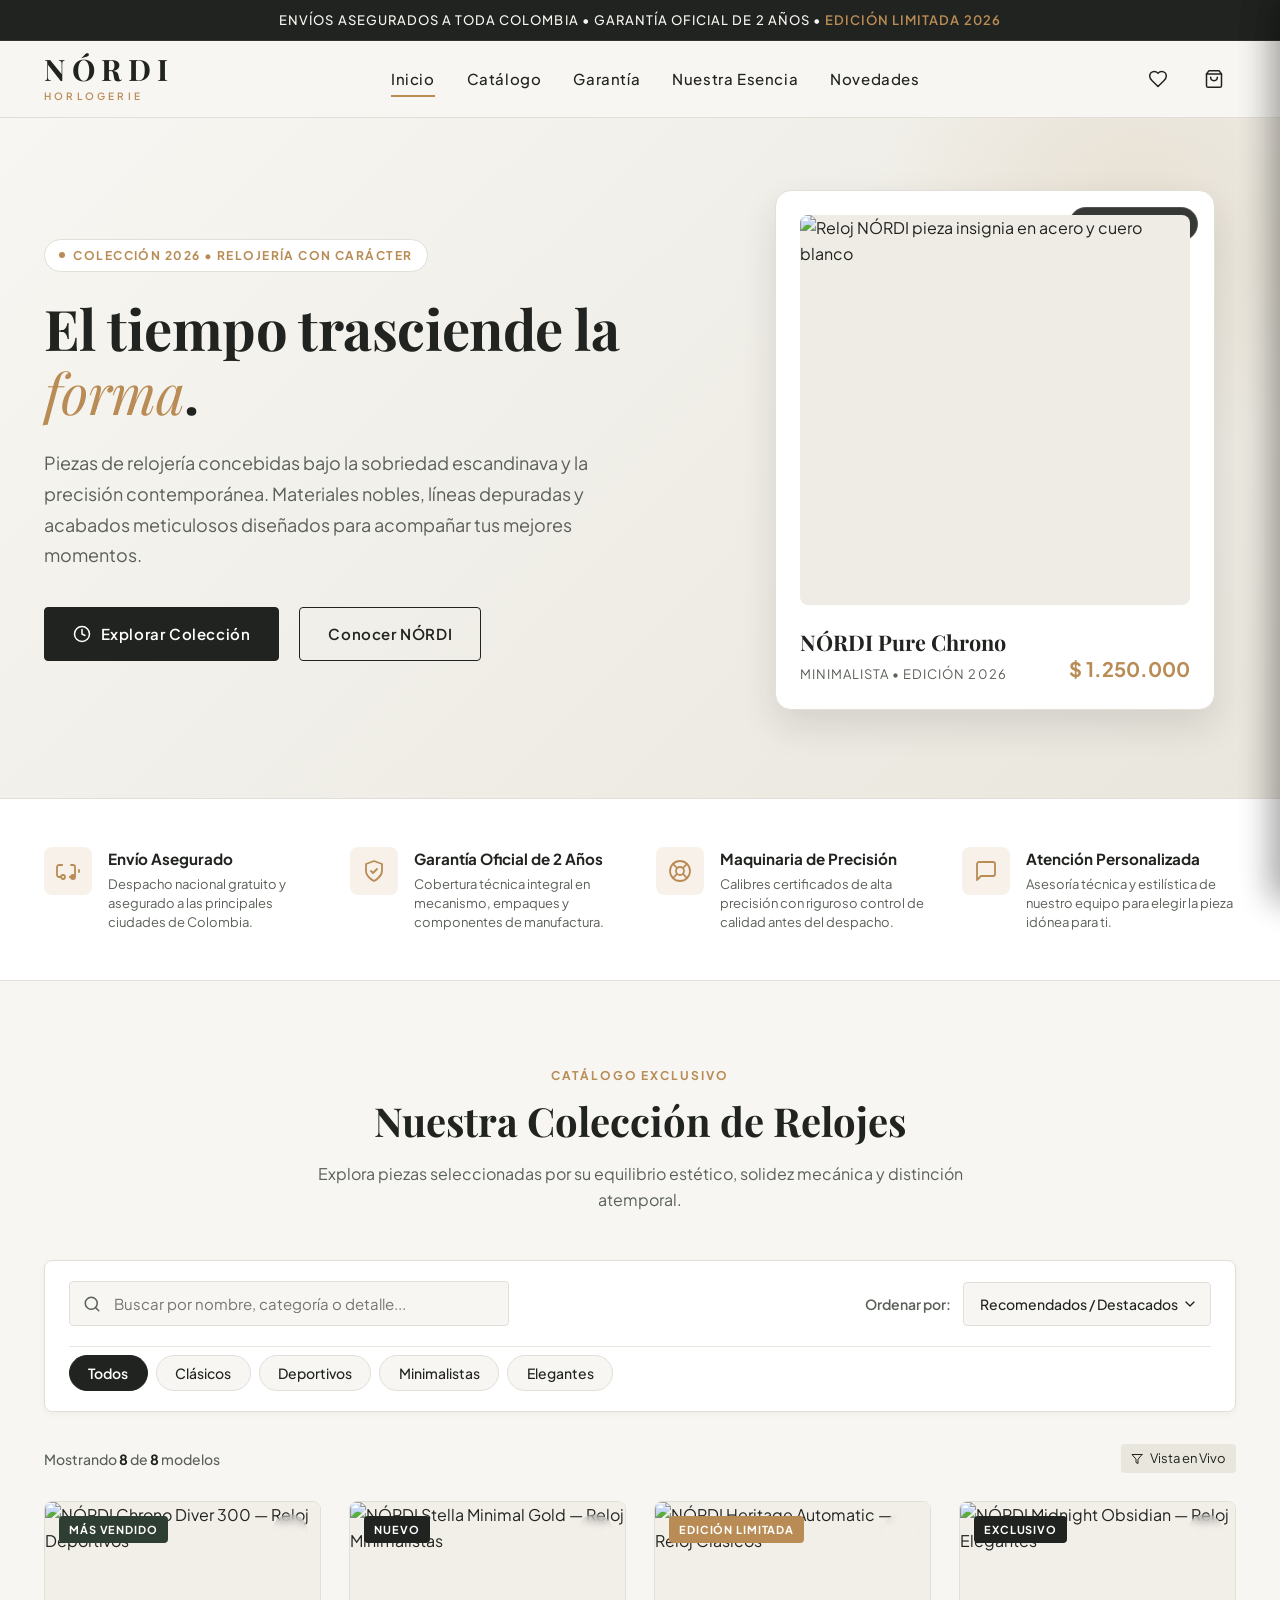
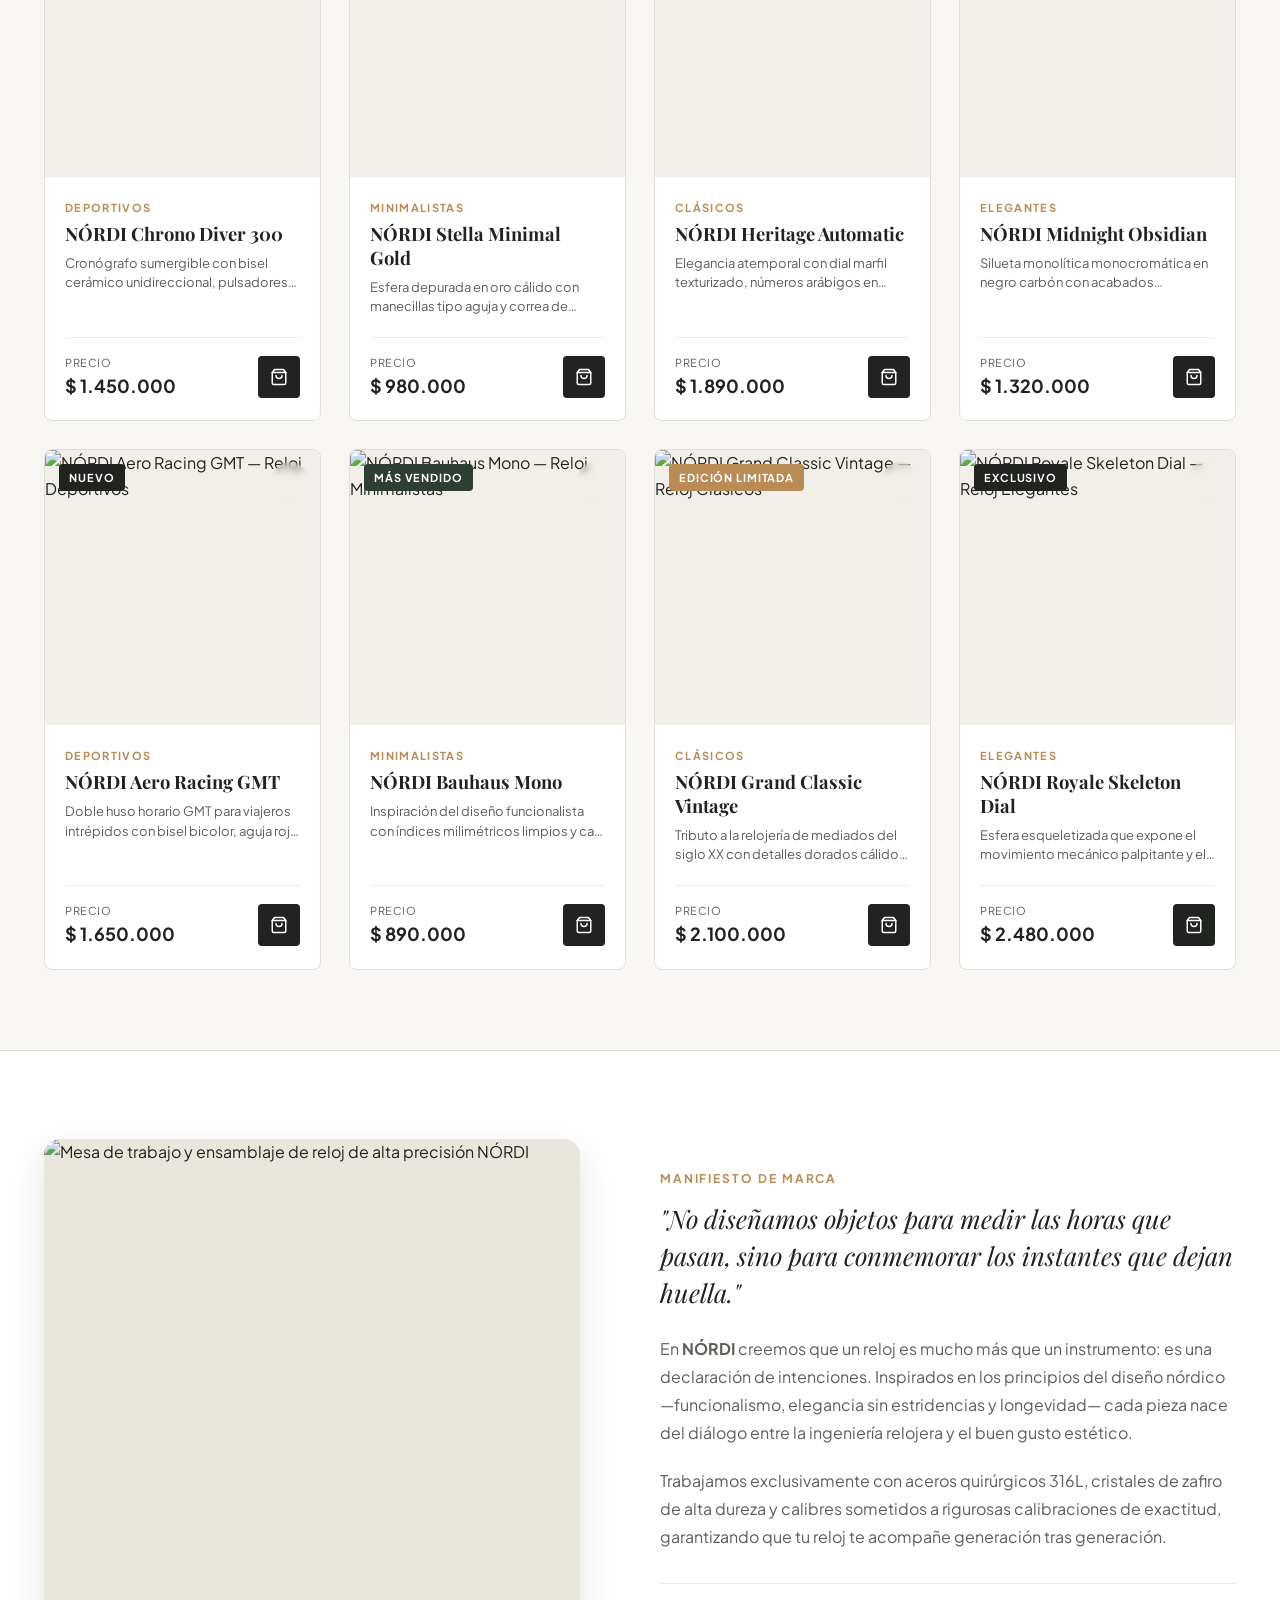
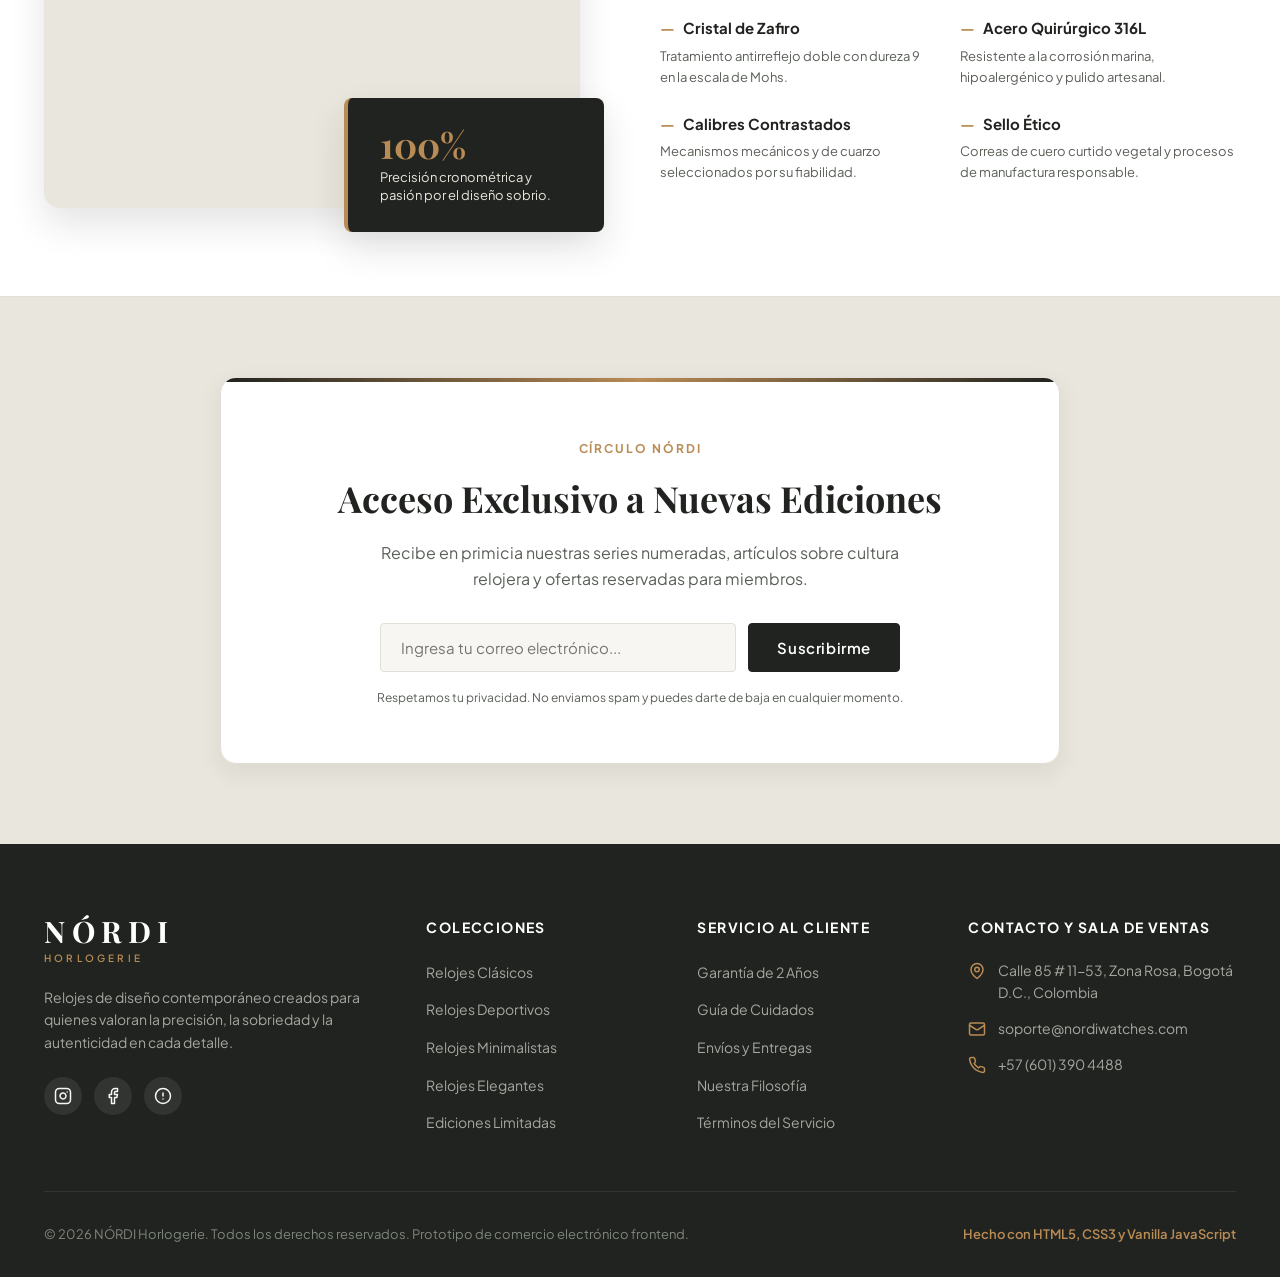
==== index.html @ ff694c6b "relojes" ====
<!DOCTYPE html>
<html lang="es">
<head>
  <meta charset="UTF-8" />
  <meta name="viewport" content="width=device-width, initial-scale=1.0" />
  <title>NÓRDI — Relojes con carácter | Tienda Oficial</title>
  <meta name="description" content="NÓRDI es una tienda virtual de relojería minimalista y contemporánea. Descubre colecciones de relojes clásicos, deportivos, minimalistas y elegantes con envío asegurado a toda Colombia." />
  
  <!-- Favicon SVG con monograma NÓRDI -->
  <link rel="icon" type="image/svg+xml" href="data:image/svg+xml,<svg xmlns='http://www.w3.org/2000/svg' viewBox='0 0 100 100'><circle cx='50' cy='50' r='48' fill='%2320231F'/><text x='50' y='64' font-family='serif' font-size='42' fill='%23B98B55' text-anchor='middle' font-weight='bold'>N</text></svg>" />

  <!-- Tipografías de alta gama (Playfair Display + Plus Jakarta Sans) -->
  <link rel="preconnect" href="https://fonts.googleapis.com" />
  <link rel="preconnect" href="https://fonts.gstatic.com" crossorigin />
  <link href="https://fonts.googleapis.com/css2?family=Playfair+Display:ital,wght@0,500;0,600;0,700;1,400;1,600&family=Plus+Jakarta+Sans:wght@400;500;600;700&display=swap" rel="stylesheet" />

  <!-- Hoja de estilos del proyecto -->
  <link rel="stylesheet" href="css/styles.css" />
</head>
<body>

  <!-- ======================================================================
       1. BARRA SUPERIOR CON MENSAJE COMERCIAL
       ====================================================================== -->
  <div class="announcement-bar" role="region" aria-label="Aviso comercial">
    <span>Envíos asegurados a toda Colombia &bull; Garantía oficial de 2 años &bull; <strong class="highlight">Edición Limitada 2026</strong></span>
  </div>

  <!-- ======================================================================
       2. ENCABEZADO Y NAVEGACIÓN PRINCIPAL
       ====================================================================== -->
  <header class="site-header">
    <div class="container nav-container">
      
      <!-- Logotipo de la marca -->
      <a href="#inicio" class="brand-logo" aria-label="NÓRDI Relojes - Ir a Inicio">
        <span class="logo-main">NÓRDI</span>
        <span class="logo-sub">HORLOGERIE</span>
      </a>

      <!-- Menú de navegación -->
      <nav class="main-nav" id="mainNav" aria-label="Navegación principal">
        <a href="#inicio" class="nav-link is-active">Inicio</a>
        <a href="#catalogo" class="nav-link">Catálogo</a>
        <a href="#beneficios" class="nav-link">Garantía</a>
        <a href="#nosotros" class="nav-link">Nuestra Esencia</a>
        <a href="#novedades" class="nav-link">Novedades</a>
      </nav>

      <!-- Botones de acción del encabezado -->
      <div class="header-actions">
        <!-- Botón de Favoritos -->
        <button type="button" class="action-btn" id="favToggleBtn" aria-label="Ver piezas favoritas" title="Mis Favoritos">
          <svg xmlns="http://www.w3.org/2000/svg" viewBox="0 0 24 24" fill="none" stroke="currentColor" stroke-linecap="round" stroke-linejoin="round">
            <path d="M19 14c1.49-1.46 3-3.21 3-5.5A5.5 5.5 0 0 0 16.5 3c-1.76 0-3 .5-4.5 2-1.5-1.5-2.74-2-4.5-2A5.5 5.5 0 0 0 2 8.5c0 2.3 1.5 4.05 3 5.5l7 7Z"/>
          </svg>
          <span class="badge-counter hidden" id="favCountBadge" aria-live="polite">0</span>
        </button>

        <!-- Botón de Carrito de Compras -->
        <button type="button" class="action-btn" id="cartToggleBtn" aria-label="Abrir carrito de compras" title="Carrito de compras">
          <svg xmlns="http://www.w3.org/2000/svg" viewBox="0 0 24 24" fill="none" stroke="currentColor" stroke-linecap="round" stroke-linejoin="round">
            <path d="M6 2 3 6v14a2 2 0 0 0 2 2h14a2 2 0 0 0 2-2V6l-3-4Z"/>
            <path d="M3 6h18"/>
            <path d="M16 10a4 4 0 0 1-8 0"/>
          </svg>
          <span class="badge-counter hidden" id="cartCountBadge" aria-live="polite">0</span>
        </button>

        <!-- Botón hamburguesa móvil -->
        <button type="button" class="action-btn menu-toggle" id="menuToggleBtn" aria-label="Abrir menú de navegación">
          <svg xmlns="http://www.w3.org/2000/svg" viewBox="0 0 24 24" fill="none" stroke="currentColor" stroke-width="2" stroke-linecap="round" stroke-linejoin="round">
            <line x1="4" x2="20" y1="12" y2="12"/>
            <line x1="4" x2="20" y1="6" y2="6"/>
            <line x1="4" x2="20" y1="18" y2="18"/>
          </svg>
        </button>
      </div>

    </div>
  </header>

  <main>
    <!-- ====================================================================
         3. SECCIÓN HERO (PORTADA PRINCIPAL)
         ==================================================================== -->
    <section class="hero-section" id="inicio">
      <div class="container hero-grid">
        
        <div class="hero-content">
          <div class="hero-eyebrow">
            Colección 2026 &bull; Relojería con Carácter
          </div>
          <h1 class="hero-title">
            El tiempo trasciende la <em>forma</em>.
          </h1>
          <p class="hero-description">
            Piezas de relojería concebidas bajo la sobriedad escandinava y la precisión contemporánea. Materiales nobles, líneas depuradas y acabados meticulosos diseñados para acompañar tus mejores momentos.
          </p>
          <div class="hero-actions">
            <a href="#catalogo" class="btn btn-primary">
              <svg xmlns="http://www.w3.org/2000/svg" viewBox="0 0 24 24" fill="none" stroke="currentColor" stroke-width="2" stroke-linecap="round" stroke-linejoin="round">
                <circle cx="12" cy="12" r="10"/>
                <polyline points="12 6 12 12 16 14"/>
              </svg>
              Explorar Colección
            </a>
            <a href="#nosotros" class="btn btn-secondary">
              Conocer NÓRDI
            </a>
          </div>
        </div>

        <div class="hero-visual">
          <div class="hero-card">
            <div class="hero-floating-badge">Pieza Insignia</div>
            <div class="hero-img-wrap">
              <img 
                src="https://images.unsplash.com/photo-1523275335684-37898b6baf30?auto=format&fit=crop&w=1000&q=80" 
                alt="Reloj NÓRDI pieza insignia en acero y cuero blanco" 
                loading="eager" 
              />
            </div>
            <div class="hero-card-meta">
              <div>
                <h3 class="hero-card-title">NÓRDI Pure Chrono</h3>
                <span class="hero-card-subtitle">Minimalista &bull; Edición 2026</span>
              </div>
              <div class="hero-card-price">$ 1.250.000</div>
            </div>
          </div>
        </div>

      </div>
    </section>

    <!-- ====================================================================
         4. BLOQUE DE BENEFICIOS Y GARANTÍAS
         ==================================================================== -->
    <section class="benefits-section" id="beneficios" aria-label="Garantías y beneficios">
      <div class="container">
        <div class="benefits-grid">
          
          <div class="benefit-card">
            <div class="benefit-icon" aria-hidden="true">
              <svg xmlns="http://www.w3.org/2000/svg" viewBox="0 0 24 24" fill="none" stroke="currentColor" stroke-linecap="round" stroke-linejoin="round">
                <path d="M5 18H3a2 2 0 0 1-2-2V8a2 2 0 0 1 2-2h3.19M15 6h2a2 2 0 0 1 2 2v8a2 2 0 0 1-2 2h-3.19"/>
                <path d="M23 13v-2"/>
                <circle cx="7" cy="18" r="2"/>
                <circle cx="17" cy="18" r="2"/>
              </svg>
            </div>
            <div>
              <h3 class="benefit-title">Envío Asegurado</h3>
              <p class="benefit-desc">Despacho nacional gratuito y asegurado a las principales ciudades de Colombia.</p>
            </div>
          </div>

          <div class="benefit-card">
            <div class="benefit-icon" aria-hidden="true">
              <svg xmlns="http://www.w3.org/2000/svg" viewBox="0 0 24 24" fill="none" stroke="currentColor" stroke-linecap="round" stroke-linejoin="round">
                <path d="M12 22s8-4 8-10V5l-8-3-8 3v7c0 6 8 10 8 10z"/>
                <path d="m9 12 2 2 4-4"/>
              </svg>
            </div>
            <div>
              <h3 class="benefit-title">Garantía Oficial de 2 Años</h3>
              <p class="benefit-desc">Cobertura técnica integral en mecanismo, empaques y componentes de manufactura.</p>
            </div>
          </div>

          <div class="benefit-card">
            <div class="benefit-icon" aria-hidden="true">
              <svg xmlns="http://www.w3.org/2000/svg" viewBox="0 0 24 24" fill="none" stroke="currentColor" stroke-linecap="round" stroke-linejoin="round">
                <circle cx="12" cy="12" r="10"/>
                <path d="m4.93 4.93 4.24 4.24"/>
                <path d="m14.83 9.17 4.24-4.24"/>
                <path d="m14.83 14.83 4.24 4.24"/>
                <path d="m9.17 14.83-4.24 4.24"/>
                <circle cx="12" cy="12" r="4"/>
              </svg>
            </div>
            <div>
              <h3 class="benefit-title">Maquinaria de Precisión</h3>
              <p class="benefit-desc">Calibres certificados de alta precisión con riguroso control de calidad antes del despacho.</p>
            </div>
          </div>

          <div class="benefit-card">
            <div class="benefit-icon" aria-hidden="true">
              <svg xmlns="http://www.w3.org/2000/svg" viewBox="0 0 24 24" fill="none" stroke="currentColor" stroke-linecap="round" stroke-linejoin="round">
                <path d="M21 15a2 2 0 0 1-2 2H7l-4 4V5a2 2 0 0 1 2-2h14a2 2 0 0 1 2 2z"/>
              </svg>
            </div>
            <div>
              <h3 class="benefit-title">Atención Personalizada</h3>
              <p class="benefit-desc">Asesoría técnica y estilística de nuestro equipo para elegir la pieza idónea para ti.</p>
            </div>
          </div>

        </div>
      </div>
    </section>

    <!-- ====================================================================
         5. CATÁLOGO DE PRODUCTOS (BÚSQUEDA, FILTROS Y ORDENAMIENTO)
         ==================================================================== -->
    <section class="catalog-section" id="catalogo">
      <div class="container">
        
        <header class="section-header">
          <span class="section-tag">Catálogo Exclusivo</span>
          <h2 class="section-title">Nuestra Colección de Relojes</h2>
          <p class="section-subtitle">
            Explora piezas seleccionadas por su equilibrio estético, solidez mecánica y distinción atemporal.
          </p>
        </header>

        <!-- Barra de herramientas: Búsqueda, Orden y Filtros -->
        <div class="catalog-toolbar" role="search" aria-label="Filtrar catálogo de relojes">
          
          <div class="toolbar-primary">
            <!-- Campo de búsqueda -->
            <div class="search-wrapper">
              <span class="search-icon" aria-hidden="true">
                <svg xmlns="http://www.w3.org/2000/svg" viewBox="0 0 24 24" fill="none" stroke="currentColor" stroke-width="2" stroke-linecap="round" stroke-linejoin="round">
                  <circle cx="11" cy="11" r="8"/>
                  <line x1="21" x2="16.65" y1="21" y2="16.65"/>
                </svg>
              </span>
              <input 
                type="text" 
                id="searchInput" 
                class="search-input" 
                placeholder="Buscar por nombre, categoría o detalle..." 
                aria-label="Buscar productos"
                autocomplete="off"
              />
              <button type="button" class="clear-search-btn" id="clearSearchBtn" aria-label="Limpiar búsqueda" title="Limpiar búsqueda">
                <svg xmlns="http://www.w3.org/2000/svg" viewBox="0 0 24 24" fill="none" stroke="currentColor" stroke-width="2" stroke-linecap="round" stroke-linejoin="round">
                  <line x1="18" x2="6" y1="6" y2="18"/>
                  <line x1="6" x2="18" y1="6" y2="18"/>
                </svg>
              </button>
            </div>

            <!-- Selector de ordenamiento -->
            <div class="sort-wrapper">
              <label for="sortSelect" class="sort-label">Ordenar por:</label>
              <select id="sortSelect" class="sort-select" aria-label="Criterio de ordenación">
                <option value="default">Recomendados / Destacados</option>
                <option value="price-asc">Precio: de menor a mayor</option>
                <option value="price-desc">Precio: de mayor a menor</option>
                <option value="name-asc">Nombre: A – Z</option>
                <option value="name-desc">Nombre: Z – A</option>
              </select>
            </div>
          </div>

          <!-- Filtro de Categorías -->
          <div class="category-filters" role="group" aria-label="Filtrar por categoría">
            <button type="button" class="filter-btn is-active" data-category="Todos">Todos</button>
            <button type="button" class="filter-btn" data-category="Clásicos">Clásicos</button>
            <button type="button" class="filter-btn" data-category="Deportivos">Deportivos</button>
            <button type="button" class="filter-btn" data-category="Minimalistas">Minimalistas</button>
            <button type="button" class="filter-btn" data-category="Elegantes">Elegantes</button>
          </div>

        </div>

        <!-- Indicador de resultados activos -->
        <div class="results-info-bar">
          <span class="results-count" id="resultsCount">Cargando modelos...</span>
          <span class="active-filter-badge">
            <svg xmlns="http://www.w3.org/2000/svg" width="12" height="12" viewBox="0 0 24 24" fill="none" stroke="currentColor" stroke-width="2" stroke-linecap="round" stroke-linejoin="round">
              <polygon points="22 3 2 3 10 12.46 10 19 14 21 14 12.46 22 3"/>
            </svg>
            Vista en Vivo
          </span>
        </div>

        <!-- Cuadrícula interactiva de productos -->
        <div class="products-grid" id="productsGrid" aria-live="polite">
          <!-- Renderizado dinámicamente mediante renderProducts() en app.js -->
        </div>

        <!-- Estado vacío cuando no hay resultados de búsqueda -->
        <div class="catalog-empty" id="catalogEmpty">
          <div class="empty-icon" aria-hidden="true">
            <svg xmlns="http://www.w3.org/2000/svg" viewBox="0 0 24 24" fill="none" stroke="currentColor" stroke-width="1.8" stroke-linecap="round" stroke-linejoin="round">
              <circle cx="11" cy="11" r="8"/>
              <line x1="21" x2="16.65" y1="21" y2="16.65"/>
              <line x1="8" x2="14" y1="11" y2="11"/>
            </svg>
          </div>
          <h3 class="empty-title">No se encontraron relojes</h3>
          <p class="empty-text">No existen piezas que coincidan con los criterios de búsqueda o categoría seleccionados.</p>
          <button type="button" class="btn btn-secondary" id="resetFiltersBtn">
            Restablecer todos los filtros
          </button>
        </div>

      </div>
    </section>

    <!-- ====================================================================
         6. SECCIÓN EDITORIAL / NUESTRA ESENCIA
         ==================================================================== -->
    <section class="editorial-section" id="nosotros">
      <div class="container editorial-grid">
        
        <div class="editorial-visual">
          <div class="editorial-img-box">
            <img 
              src="https://images.unsplash.com/photo-1585123334904-845d60e97b29?auto=format&fit=crop&w=1000&q=80" 
              alt="Mesa de trabajo y ensamblaje de reloj de alta precisión NÓRDI" 
              loading="lazy"
            />
          </div>
          <div class="editorial-badge">
            <div class="editorial-badge-number">100%</div>
            <div class="editorial-badge-text">Precisión cronométrica y pasión por el diseño sobrio.</div>
          </div>
        </div>

        <div class="editorial-content">
          <span class="section-tag">Manifiesto de Marca</span>
          <blockquote class="editorial-quote">
            "No diseñamos objetos para medir las horas que pasan, sino para conmemorar los instantes que dejan huella."
          </blockquote>
          <p class="editorial-body">
            En <strong>NÓRDI</strong> creemos que un reloj es mucho más que un instrumento: es una declaración de intenciones. Inspirados en los principios del diseño nórdico —funcionalismo, elegancia sin estridencias y longevidad— cada pieza nace del diálogo entre la ingeniería relojera y el buen gusto estético.
          </p>
          <p class="editorial-body">
            Trabajamos exclusivamente con aceros quirúrgicos 316L, cristales de zafiro de alta dureza y calibres sometidos a rigurosas calibraciones de exactitud, garantizando que tu reloj te acompañe generación tras generación.
          </p>

          <div class="editorial-pillars">
            <div class="pillar-item">
              <h4>Cristal de Zafiro</h4>
              <p>Tratamiento antirreflejo doble con dureza 9 en la escala de Mohs.</p>
            </div>
            <div class="pillar-item">
              <h4>Acero Quirúrgico 316L</h4>
              <p>Resistente a la corrosión marina, hipoalergénico y pulido artesanal.</p>
            </div>
            <div class="pillar-item">
              <h4>Calibres Contrastados</h4>
              <p>Mecanismos mecánicos y de cuarzo seleccionados por su fiabilidad.</p>
            </div>
            <div class="pillar-item">
              <h4>Sello Ético</h4>
              <p>Correas de cuero curtido vegetal y procesos de manufactura responsable.</p>
            </div>
          </div>
        </div>

      </div>
    </section>

    <!-- ====================================================================
         7. FORMULARIO DE NOVEDADES (NEWSLETTER)
         ==================================================================== -->
    <section class="newsletter-section" id="novedades">
      <div class="container">
        <div class="newsletter-box">
          <span class="section-tag">Círculo NÓRDI</span>
          <h2 class="newsletter-title">Acceso Exclusivo a Nuevas Ediciones</h2>
          <p class="newsletter-subtitle">
            Recibe en primicia nuestras series numeradas, artículos sobre cultura relojera y ofertas reservadas para miembros.
          </p>
          <form class="newsletter-form" id="newsletterForm" novalidate>
            <input 
              type="email" 
              class="newsletter-input" 
              id="newsletterEmail" 
              placeholder="Ingresa tu correo electrónico..." 
              required 
              aria-label="Correo electrónico para suscripción"
            />
            <button type="submit" class="btn btn-primary">
              Suscribirme
            </button>
          </form>
          <p class="newsletter-disclaimer">
            Respetamos tu privacidad. No enviamos spam y puedes darte de baja en cualquier momento.
          </p>
        </div>
      </div>
    </section>
  </main>

  <!-- ======================================================================
       8. PIE DE PÁGINA (FOOTER)
       ====================================================================== -->
  <footer class="site-footer">
    <div class="container">
      
      <div class="footer-grid">
        
        <!-- Columna 1: Marca y Filosofía -->
        <div class="footer-brand">
          <a href="#inicio" class="brand-logo">
            <span class="logo-main">NÓRDI</span>
            <span class="logo-sub">HORLOGERIE</span>
          </a>
          <p class="footer-bio">
            Relojes de diseño contemporáneo creados para quienes valoran la precisión, la sobriedad y la autenticidad en cada detalle.
          </p>
          <div class="footer-social" aria-label="Redes sociales oficiales">
            <a href="https://instagram.com" target="_blank" rel="noopener noreferrer" class="social-link" aria-label="Instagram">
              <svg xmlns="http://www.w3.org/2000/svg" viewBox="0 0 24 24" fill="none" stroke="currentColor" stroke-width="2" stroke-linecap="round" stroke-linejoin="round">
                <rect width="20" height="20" x="2" y="2" rx="5" ry="5"/>
                <path d="M16 11.37A4 4 0 1 1 12.63 8 4 4 0 0 1 16 11.37z"/>
                <line x1="17.5" x2="17.51" y1="6.5" y2="6.5"/>
              </svg>
            </a>
            <a href="https://facebook.com" target="_blank" rel="noopener noreferrer" class="social-link" aria-label="Facebook">
              <svg xmlns="http://www.w3.org/2000/svg" viewBox="0 0 24 24" fill="none" stroke="currentColor" stroke-width="2" stroke-linecap="round" stroke-linejoin="round">
                <path d="M18 2h-3a5 5 0 0 0-5 5v3H7v4h3v8h4v-8h3l1-4h-4V7a1 1 0 0 1 1-1h3z"/>
              </svg>
            </a>
            <a href="https://pinterest.com" target="_blank" rel="noopener noreferrer" class="social-link" aria-label="Pinterest">
              <svg xmlns="http://www.w3.org/2000/svg" viewBox="0 0 24 24" fill="none" stroke="currentColor" stroke-width="2" stroke-linecap="round" stroke-linejoin="round">
                <line x1="12" x2="12" y1="8" y2="12"/>
                <line x1="12" x2="12.01" y1="16" y2="16"/>
                <circle cx="12" cy="12" r="10"/>
              </svg>
            </a>
          </div>
        </div>

        <!-- Columna 2: Colecciones -->
        <div>
          <h4 class="footer-heading">Colecciones</h4>
          <ul class="footer-links">
            <li><a href="#catalogo">Relojes Clásicos</a></li>
            <li><a href="#catalogo">Relojes Deportivos</a></li>
            <li><a href="#catalogo">Relojes Minimalistas</a></li>
            <li><a href="#catalogo">Relojes Elegantes</a></li>
            <li><a href="#catalogo">Ediciones Limitadas</a></li>
          </ul>
        </div>

        <!-- Columna 3: Información & Ayuda -->
        <div>
          <h4 class="footer-heading">Servicio al Cliente</h4>
          <ul class="footer-links">
            <li><a href="#beneficios">Garantía de 2 Años</a></li>
            <li><a href="#beneficios">Guía de Cuidados</a></li>
            <li><a href="#beneficios">Envíos y Entregas</a></li>
            <li><a href="#nosotros">Nuestra Filosofía</a></li>
            <li><a href="#inicio">Términos del Servicio</a></li>
          </ul>
        </div>

        <!-- Columna 4: Contacto directo -->
        <div>
          <h4 class="footer-heading">Contacto y Sala de Ventas</h4>
          <div class="footer-contact-item">
            <svg xmlns="http://www.w3.org/2000/svg" viewBox="0 0 24 24" fill="none" stroke="currentColor" stroke-width="2" stroke-linecap="round" stroke-linejoin="round">
              <path d="M20 10c0 6-8 12-8 12s-8-6-8-12a8 8 0 0 1 16 0Z"/>
              <circle cx="12" cy="10" r="3"/>
            </svg>
            <span>Calle 85 # 11-53, Zona Rosa, Bogotá D.C., Colombia</span>
          </div>
          <div class="footer-contact-item">
            <svg xmlns="http://www.w3.org/2000/svg" viewBox="0 0 24 24" fill="none" stroke="currentColor" stroke-width="2" stroke-linecap="round" stroke-linejoin="round">
              <rect width="20" height="16" x="2" y="4" rx="2"/>
              <path d="m22 7-8.97 5.7a1.94 1.94 0 0 1-2.06 0L2 7"/>
            </svg>
            <span>soporte@nordiwatches.com</span>
          </div>
          <div class="footer-contact-item">
            <svg xmlns="http://www.w3.org/2000/svg" viewBox="0 0 24 24" fill="none" stroke="currentColor" stroke-width="2" stroke-linecap="round" stroke-linejoin="round">
              <path d="M22 16.92v3a2 2 0 0 1-2.18 2 19.79 19.79 0 0 1-8.63-3.07 19.5 19.5 0 0 1-6-6 19.79 19.79 0 0 1-3.07-8.67A2 2 0 0 1 4.11 2h3a2 2 0 0 1 2 1.72 12.84 12.84 0 0 0 .7 2.81 2 2 0 0 1-.45 2.11L8.09 9.91a16 16 0 0 0 6 6l1.27-1.27a2 2 0 0 1 2.11-.45 12.84 12.84 0 0 0 2.81.7A2 2 0 0 1 22 16.92z"/>
            </svg>
            <span>+57 (601) 390 4488</span>
          </div>
        </div>

      </div>

      <div class="footer-bottom">
        <p>&copy; 2026 NÓRDI Horlogerie. Todos los derechos reservados. Prototipo de comercio electrónico frontend.</p>
        <span class="footer-bottom-badge">Hecho con HTML5, CSS3 y Vanilla JavaScript</span>
      </div>

    </div>
  </footer>

  <!-- ======================================================================
       9. COMPONENTES INTERACTIVOS (DRAWER CARRITO, FAVORITOS Y MODALES)
       ====================================================================== -->

  <!-- Fondo oscuro difuminado para los paneles laterales -->
  <div class="drawer-backdrop" id="drawerBackdrop" aria-hidden="true"></div>

  <!-- PANEL LATERAL: CARRITO DE COMPRAS -->
  <aside class="cart-drawer" id="cartDrawer" aria-label="Carrito de compras" role="dialog" aria-modal="true">
    <div class="drawer-header">
      <h3 class="drawer-title">
        <span>Tu Carrito</span>
        <span class="drawer-count-badge" id="drawerCartCount">0 artículos</span>
      </h3>
      <button type="button" class="drawer-close-btn" id="cartCloseBtn" aria-label="Cerrar carrito">
        <svg xmlns="http://www.w3.org/2000/svg" viewBox="0 0 24 24" fill="none" stroke="currentColor" stroke-width="2" stroke-linecap="round" stroke-linejoin="round">
          <line x1="18" x2="6" y1="6" y2="18"/>
          <line x1="6" x2="18" y1="6" y2="18"/>
        </svg>
      </button>
    </div>

    <!-- Lista de artículos en el carrito -->
    <div class="cart-items-body" id="cartItemsBody">
      <!-- Los elementos se insertan dinámicamente con renderCart() -->
    </div>

    <!-- Estado vacío del carrito -->
    <div class="cart-empty-state" id="cartEmptyState">
      <div class="cart-empty-icon" aria-hidden="true">
        <svg xmlns="http://www.w3.org/2000/svg" viewBox="0 0 24 24" fill="none" stroke="currentColor" stroke-width="1.8" stroke-linecap="round" stroke-linejoin="round">
          <circle cx="8" cy="21" r="1"/>
          <circle cx="19" cy="21" r="1"/>
          <path d="M2.05 2.05h2l2.66 12.42a2 2 0 0 0 2 1.58h9.78a2 2 0 0 0 1.95-1.57l1.65-7.43H5.12"/>
        </svg>
      </div>
      <h4 class="cart-empty-title">Tu carrito está vacío</h4>
      <p class="cart-empty-text">Aún no has agregado ninguna pieza de nuestra colección.</p>
      <a href="#catalogo" class="btn btn-secondary" onclick="window.closeCart();">
        Ver catálogo de relojes
      </a>
    </div>

    <!-- Pie del carrito con resumen y botón de compra -->
    <div class="drawer-footer">
      <div class="cart-summary-row">
        <span>Subtotal</span>
        <strong id="cartSubtotal">$ 0 COP</strong>
      </div>
      <div class="cart-summary-row">
        <span>Envío nacional</span>
        <span class="shipping-free">Gratis</span>
      </div>
      <div class="cart-summary-row total-row">
        <span>Total Estimado</span>
        <span class="total-amount" id="cartTotal">$ 0 COP</span>
      </div>
      <div class="cart-demo-notice">
        <strong>Aviso:</strong> Este es un prototipo demostrativo. No se procesarán cobros reales.
      </div>
      <button type="button" class="btn btn-primary btn-block" id="checkoutBtn">
        Proceder al Pago Demo
      </button>
    </div>
  </aside>

  <!-- PANEL LATERAL: FAVORITOS -->
  <aside class="favorites-drawer" id="favoritesDrawer" aria-label="Productos favoritos" role="dialog" aria-modal="true">
    <div class="drawer-header">
      <h3 class="drawer-title">
        <span>Tus Favoritos</span>
        <span class="drawer-count-badge" id="drawerFavCount">0 piezas</span>
      </h3>
      <button type="button" class="drawer-close-btn" id="favCloseBtn" aria-label="Cerrar favoritos">
        <svg xmlns="http://www.w3.org/2000/svg" viewBox="0 0 24 24" fill="none" stroke="currentColor" stroke-width="2" stroke-linecap="round" stroke-linejoin="round">
          <line x1="18" x2="6" y1="6" y2="18"/>
          <line x1="6" x2="18" y1="6" y2="18"/>
        </svg>
      </button>
    </div>

    <div class="cart-items-body" id="favItemsBody">
      <!-- Los elementos se insertan dinámicamente -->
    </div>

    <div class="cart-empty-state" id="favEmptyState">
      <div class="cart-empty-icon" aria-hidden="true">
        <svg xmlns="http://www.w3.org/2000/svg" viewBox="0 0 24 24" fill="none" stroke="currentColor" stroke-width="1.8" stroke-linecap="round" stroke-linejoin="round">
          <path d="M19 14c1.49-1.46 3-3.21 3-5.5A5.5 5.5 0 0 0 16.5 3c-1.76 0-3 .5-4.5 2-1.5-1.5-2.74-2-4.5-2A5.5 5.5 0 0 0 2 8.5c0 2.3 1.5 4.05 3 5.5l7 7Z"/>
        </svg>
      </div>
      <h4 class="cart-empty-title">Sin favoritos guardados</h4>
      <p class="cart-empty-text">Haz clic en el icono de corazón en cualquier reloj para guardarlo en tu lista personal.</p>
    </div>
  </aside>

  <!-- MODAL GENERAL (showModal(title, text)) -->
  <div class="modal-overlay" id="modalOverlay" role="dialog" aria-modal="true" aria-labelledby="modalTitle">
    <div class="modal-box">
      <div class="modal-header">
        <h3 class="modal-title" id="modalTitle">Información</h3>
        <button type="button" class="modal-close-btn" id="modalCloseBtn" aria-label="Cerrar ventana emergente">
          <svg xmlns="http://www.w3.org/2000/svg" viewBox="0 0 24 24" fill="none" stroke="currentColor" stroke-width="2" stroke-linecap="round" stroke-linejoin="round">
            <line x1="18" x2="6" y1="6" y2="18"/>
            <line x1="6" x2="18" y1="6" y2="18"/>
          </svg>
        </button>
      </div>
      <div class="modal-body" id="modalBody">
        <!-- Contenido inyectado dinámicamente -->
      </div>
      <div class="modal-footer">
        <button type="button" class="btn btn-primary" id="modalOkBtn">Entendido</button>
      </div>
    </div>
  </div>

  <!-- MODAL DE VISTA RÁPIDA (QUICK VIEW) -->
  <div class="modal-overlay" id="quickViewModal" role="dialog" aria-modal="true" aria-label="Detalles rápidos del reloj">
    <div class="modal-box quick-view-box">
      <div class="modal-header">
        <h3 class="modal-title">Ficha Técnica de la Pieza</h3>
        <button type="button" class="modal-close-btn" id="quickViewCloseBtn" aria-label="Cerrar detalles">
          <svg xmlns="http://www.w3.org/2000/svg" viewBox="0 0 24 24" fill="none" stroke="currentColor" stroke-width="2" stroke-linecap="round" stroke-linejoin="round">
            <line x1="18" x2="6" y1="6" y2="18"/>
            <line x1="6" x2="18" y1="6" y2="18"/>
          </svg>
        </button>
      </div>
      <div class="modal-body" id="quickViewBody">
        <!-- Detalles generados dinámicamente con openQuickView(id) -->
      </div>
    </div>
  </div>

  <!-- CONTENEDOR FLOTANTE DE NOTIFICACIONES (TOASTS) -->
  <div class="toast-container" id="toastContainer" aria-live="polite"></div>

  <!-- Lógica JavaScript del proyecto -->
  <script src="js/app.js"></script>
</body>
</html>
---- css/styles.css ----
/* ==========================================================================
   NÓRDI — Tienda Virtual de Relojes
   Hoja de estilos principal (Vanilla CSS)
   Identidad visual: Carbón (#20231F), Marfil (#F7F6F2), Dorado cálido (#B98B55),
                     Arena (#E9E6DD), Blanco (#FFFFFF)
   ========================================================================== */

/* --------------------------------------------------------------------------
   1. VARIABLES Y SISTEMA DE DISEÑO
   -------------------------------------------------------------------------- */
:root {
  --color-carbon: #20231F;
  --color-carbon-rgb: 32, 35, 31;
  --color-carbon-light: #2E332C;
  --color-carbon-muted: #5A6058;
  --color-marfil: #F7F6F2;
  --color-dorado: #B98B55;
  --color-dorado-rgb: 185, 139, 85;
  --color-dorado-hover: #A27743;
  --color-dorado-soft: rgba(185, 139, 85, 0.12);
  --color-arena: #E9E6DD;
  --color-arena-soft: #F0EDE5;
  --color-blanco: #FFFFFF;
  --color-borde: #E2DFD8;
  --color-error: #B84743;
  --color-exito: #3D7C55;

  --font-serif: 'Playfair Display', 'Cormorant Garamond', Georgia, serif;
  --font-sans: 'Plus Jakarta Sans', -apple-system, BlinkMacSystemFont, 'Segoe UI', Roboto, sans-serif;

  --radius-sm: 4px;
  --radius-md: 8px;
  --radius-lg: 16px;
  --radius-full: 9999px;

  --shadow-sm: 0 2px 6px rgba(32, 35, 31, 0.04);
  --shadow-md: 0 8px 24px rgba(32, 35, 31, 0.08);
  --shadow-lg: 0 16px 36px rgba(32, 35, 31, 0.12);
  --shadow-card-hover: 0 18px 40px rgba(32, 35, 31, 0.14);

  --transition-fast: 0.2s cubic-bezier(0.4, 0, 0.2, 1);
  --transition-normal: 0.35s cubic-bezier(0.4, 0, 0.2, 1);
  --transition-slow: 0.5s cubic-bezier(0.16, 1, 0.3, 1);

  --container-max: 1240px;
  --header-height: 76px;
}

/* --------------------------------------------------------------------------
   2. RESET Y ESTILOS BASE
   -------------------------------------------------------------------------- */
*, *::before, *::after {
  box-sizing: border-box;
  margin: 0;
  padding: 0;
}

html {
  font-size: 16px;
  scroll-behavior: smooth;
  -webkit-font-smoothing: antialiased;
  -moz-osx-font-smoothing: grayscale;
}

body {
  font-family: var(--font-sans);
  background-color: var(--color-marfil);
  color: var(--color-carbon);
  line-height: 1.6;
  min-height: 100vh;
  display: flex;
  flex-direction: column;
  overflow-x: hidden;
}

img {
  max-width: 100%;
  height: auto;
  display: block;
}

button, input, select, textarea {
  font-family: inherit;
  font-size: inherit;
  color: inherit;
}

button {
  cursor: pointer;
  border: none;
  background: none;
  transition: var(--transition-fast);
}

a {
  color: inherit;
  text-decoration: none;
  transition: var(--transition-fast);
}

ul, ol {
  list-style: none;
}

:focus-visible {
  outline: 2px solid var(--color-dorado);
  outline-offset: 3px;
}

.container {
  width: 100%;
  max-width: var(--container-max);
  margin-left: auto;
  margin-right: auto;
  padding-left: 1.5rem;
  padding-right: 1.5rem;
}

/* --------------------------------------------------------------------------
   3. BARRA SUPERIOR Y NAVEGACIÓN
   -------------------------------------------------------------------------- */
.announcement-bar {
  background-color: var(--color-carbon);
  color: var(--color-marfil);
  font-size: 0.8125rem;
  letter-spacing: 0.08em;
  text-transform: uppercase;
  padding: 0.6rem 1rem;
  text-align: center;
  font-weight: 500;
  border-bottom: 1px solid rgba(255, 255, 255, 0.08);
}

.announcement-bar .highlight {
  color: var(--color-dorado);
  font-weight: 600;
}

.site-header {
  position: sticky;
  top: 0;
  z-index: 100;
  background-color: rgba(247, 246, 242, 0.94);
  backdrop-filter: blur(12px);
  -webkit-backdrop-filter: blur(12px);
  border-bottom: 1px solid var(--color-borde);
  transition: var(--transition-normal);
}

.site-header.is-scrolled {
  background-color: rgba(247, 246, 242, 0.98);
  box-shadow: var(--shadow-sm);
}

.nav-container {
  display: flex;
  align-items: center;
  justify-content: space-between;
  height: var(--header-height);
}

/* Brand Logo */
.brand-logo {
  display: flex;
  flex-direction: column;
  align-items: flex-start;
  text-decoration: none;
}

.brand-logo .logo-main {
  font-family: var(--font-serif);
  font-size: 1.85rem;
  font-weight: 700;
  letter-spacing: 0.22em;
  color: var(--color-carbon);
  line-height: 1;
}

.brand-logo .logo-sub {
  font-family: var(--font-sans);
  font-size: 0.625rem;
  font-weight: 600;
  letter-spacing: 0.32em;
  text-transform: uppercase;
  color: var(--color-dorado);
  margin-top: 4px;
}

/* Main Navigation */
.main-nav {
  display: flex;
  align-items: center;
  gap: 2rem;
}

.nav-link {
  font-size: 0.9375rem;
  font-weight: 500;
  letter-spacing: 0.04em;
  color: var(--color-carbon);
  position: relative;
  padding: 0.4rem 0;
}

.nav-link::after {
  content: '';
  position: absolute;
  bottom: 0;
  left: 0;
  width: 0%;
  height: 2px;
  background-color: var(--color-dorado);
  transition: width var(--transition-fast);
}

.nav-link:hover {
  color: var(--color-dorado-hover);
}

.nav-link:hover::after,
.nav-link.is-active::after {
  width: 100%;
}

/* Header Actions */
.header-actions {
  display: flex;
  align-items: center;
  gap: 0.75rem;
}

.action-btn {
  position: relative;
  width: 44px;
  height: 44px;
  border-radius: var(--radius-full);
  display: inline-flex;
  align-items: center;
  justify-content: center;
  color: var(--color-carbon);
  background-color: transparent;
  transition: var(--transition-fast);
}

.action-btn:hover {
  background-color: var(--color-arena);
  color: var(--color-dorado-hover);
}

.action-btn svg {
  width: 20px;
  height: 20px;
  stroke-width: 1.8;
}

.badge-counter {
  position: absolute;
  top: 4px;
  right: 4px;
  background-color: var(--color-dorado);
  color: var(--color-blanco);
  font-size: 0.6875rem;
  font-weight: 700;
  min-width: 18px;
  height: 18px;
  padding: 0 4px;
  border-radius: var(--radius-full);
  display: flex;
  align-items: center;
  justify-content: center;
  box-shadow: 0 2px 4px rgba(0, 0, 0, 0.2);
  transition: transform var(--transition-fast);
}

.badge-counter.bounce {
  transform: scale(1.3);
}

.badge-counter.hidden {
  display: none;
}

.menu-toggle {
  display: none;
}

/* --------------------------------------------------------------------------
   4. HERO SECTION
   -------------------------------------------------------------------------- */
.hero-section {
  position: relative;
  padding: 4.5rem 0 5.5rem;
  background: linear-gradient(135deg, var(--color-marfil) 0%, var(--color-arena) 100%);
  overflow: hidden;
  border-bottom: 1px solid var(--color-borde);
}

.hero-section::before {
  content: '';
  position: absolute;
  top: -150px;
  right: -100px;
  width: 500px;
  height: 500px;
  background: radial-gradient(circle, rgba(185, 139, 85, 0.12) 0%, transparent 70%);
  border-radius: 50%;
  pointer-events: none;
}

.hero-grid {
  display: grid;
  grid-template-columns: 1.15fr 0.85fr;
  align-items: center;
  gap: 3.5rem;
}

.hero-content {
  max-width: 620px;
}

.hero-eyebrow {
  display: inline-flex;
  align-items: center;
  gap: 0.5rem;
  padding: 0.35rem 0.9rem;
  background-color: var(--color-blanco);
  border: 1px solid var(--color-borde);
  border-radius: var(--radius-full);
  font-size: 0.75rem;
  font-weight: 700;
  text-transform: uppercase;
  letter-spacing: 0.12em;
  color: var(--color-dorado);
  margin-bottom: 1.5rem;
}

.hero-eyebrow::before {
  content: '';
  width: 6px;
  height: 6px;
  background-color: var(--color-dorado);
  border-radius: 50%;
}

.hero-title {
  font-family: var(--font-serif);
  font-size: 3.5rem;
  line-height: 1.15;
  font-weight: 700;
  color: var(--color-carbon);
  margin-bottom: 1.5rem;
  letter-spacing: -0.01em;
}

.hero-title em {
  font-style: italic;
  font-weight: 400;
  color: var(--color-dorado);
}

.hero-description {
  font-size: 1.125rem;
  line-height: 1.7;
  color: var(--color-carbon-muted);
  margin-bottom: 2.25rem;
}

.hero-actions {
  display: flex;
  flex-wrap: wrap;
  align-items: center;
  gap: 1.25rem;
}

/* Hero Showcase Card */
.hero-visual {
  position: relative;
  display: flex;
  justify-content: center;
  align-items: center;
}

.hero-card {
  position: relative;
  background: var(--color-blanco);
  border: 1px solid var(--color-borde);
  border-radius: var(--radius-lg);
  padding: 1.5rem;
  box-shadow: var(--shadow-lg);
  width: 100%;
  max-width: 440px;
  transition: transform var(--transition-slow);
}

.hero-card:hover {
  transform: translateY(-6px);
}

.hero-img-wrap {
  position: relative;
  border-radius: var(--radius-md);
  overflow: hidden;
  background-color: #EFECE6;
  aspect-ratio: 1 / 1;
}

.hero-img-wrap img {
  width: 100%;
  height: 100%;
  object-fit: cover;
  transition: transform var(--transition-slow);
}

.hero-card:hover .hero-img-wrap img {
  transform: scale(1.05);
}

.hero-card-meta {
  margin-top: 1.25rem;
  display: flex;
  justify-content: space-between;
  align-items: flex-end;
}

.hero-card-title {
  font-family: var(--font-serif);
  font-size: 1.35rem;
  font-weight: 700;
  color: var(--color-carbon);
}

.hero-card-subtitle {
  font-size: 0.8125rem;
  color: var(--color-carbon-muted);
  text-transform: uppercase;
  letter-spacing: 0.08em;
}

.hero-card-price {
  font-family: var(--font-sans);
  font-size: 1.25rem;
  font-weight: 700;
  color: var(--color-dorado);
}

.hero-floating-badge {
  position: absolute;
  top: 1rem;
  right: 1rem;
  background: rgba(32, 35, 31, 0.9);
  backdrop-filter: blur(8px);
  color: var(--color-marfil);
  font-size: 0.75rem;
  font-weight: 600;
  letter-spacing: 0.08em;
  text-transform: uppercase;
  padding: 0.4rem 0.8rem;
  border-radius: var(--radius-full);
  border: 1px solid rgba(255, 255, 255, 0.15);
}

/* --------------------------------------------------------------------------
   5. BOTONES GLOBALES
   -------------------------------------------------------------------------- */
.btn {
  display: inline-flex;
  align-items: center;
  justify-content: center;
  gap: 0.6rem;
  padding: 0.875rem 1.75rem;
  font-size: 0.9375rem;
  font-weight: 600;
  letter-spacing: 0.04em;
  border-radius: var(--radius-sm);
  transition: all var(--transition-fast);
  cursor: pointer;
  text-align: center;
}

.btn-primary {
  background-color: var(--color-carbon);
  color: var(--color-blanco);
  border: 1px solid var(--color-carbon);
}

.btn-primary:hover {
  background-color: var(--color-dorado);
  border-color: var(--color-dorado);
  color: var(--color-blanco);
  box-shadow: 0 4px 14px rgba(185, 139, 85, 0.35);
  transform: translateY(-2px);
}

.btn-secondary {
  background-color: transparent;
  color: var(--color-carbon);
  border: 1px solid var(--color-carbon);
}

.btn-secondary:hover {
  background-color: var(--color-carbon);
  color: var(--color-blanco);
  transform: translateY(-2px);
}

.btn-gold {
  background-color: var(--color-dorado);
  color: var(--color-blanco);
  border: 1px solid var(--color-dorado);
}

.btn-gold:hover {
  background-color: var(--color-dorado-hover);
  border-color: var(--color-dorado-hover);
  box-shadow: 0 4px 14px rgba(185, 139, 85, 0.4);
}

.btn-block {
  width: 100%;
}

.btn svg {
  width: 18px;
  height: 18px;
}

/* --------------------------------------------------------------------------
   6. BLOQUE DE BENEFICIOS
   -------------------------------------------------------------------------- */
.benefits-section {
  padding: 3rem 0;
  background-color: var(--color-blanco);
  border-bottom: 1px solid var(--color-borde);
}

.benefits-grid {
  display: grid;
  grid-template-columns: repeat(4, 1fr);
  gap: 2rem;
}

.benefit-card {
  display: flex;
  align-items: flex-start;
  gap: 1rem;
}

.benefit-icon {
  flex-shrink: 0;
  width: 48px;
  height: 48px;
  border-radius: var(--radius-md);
  background-color: var(--color-dorado-soft);
  color: var(--color-dorado);
  display: flex;
  align-items: center;
  justify-content: center;
}

.benefit-icon svg {
  width: 24px;
  height: 24px;
  stroke-width: 1.8;
}

.benefit-title {
  font-family: var(--font-sans);
  font-size: 0.95rem;
  font-weight: 700;
  color: var(--color-carbon);
  margin-bottom: 0.25rem;
}

.benefit-desc {
  font-size: 0.8125rem;
  color: var(--color-carbon-muted);
  line-height: 1.45;
}

/* --------------------------------------------------------------------------
   7. CATÁLOGO DE PRODUCTOS (SECCIÓN PRINCIPAL)
   -------------------------------------------------------------------------- */
.catalog-section {
  padding: 5rem 0;
  background-color: var(--color-marfil);
}

.section-header {
  text-align: center;
  max-width: 700px;
  margin: 0 auto 3rem;
}

.section-tag {
  display: inline-block;
  font-size: 0.75rem;
  font-weight: 700;
  text-transform: uppercase;
  letter-spacing: 0.16em;
  color: var(--color-dorado);
  margin-bottom: 0.75rem;
}

.section-title {
  font-family: var(--font-serif);
  font-size: 2.5rem;
  font-weight: 700;
  color: var(--color-carbon);
  line-height: 1.2;
  margin-bottom: 1rem;
}

.section-subtitle {
  font-size: 1rem;
  color: var(--color-carbon-muted);
}

/* Toolbar de Búsqueda, Filtros y Orden */
.catalog-toolbar {
  background-color: var(--color-blanco);
  border: 1px solid var(--color-borde);
  border-radius: var(--radius-md);
  padding: 1.25rem 1.5rem;
  margin-bottom: 2rem;
  box-shadow: var(--shadow-sm);
  display: flex;
  flex-direction: column;
  gap: 1.25rem;
}

.toolbar-primary {
  display: flex;
  flex-wrap: wrap;
  align-items: center;
  justify-content: space-between;
  gap: 1rem;
}

/* Search bar */
.search-wrapper {
  position: relative;
  flex: 1;
  min-width: 260px;
  max-width: 440px;
}

.search-input {
  width: 100%;
  padding: 0.75rem 2.75rem 0.75rem 2.75rem;
  border: 1px solid var(--color-borde);
  border-radius: var(--radius-sm);
  background-color: var(--color-marfil);
  font-size: 0.9375rem;
  color: var(--color-carbon);
  transition: var(--transition-fast);
}

.search-input:focus {
  background-color: var(--color-blanco);
  border-color: var(--color-dorado);
  outline: none;
  box-shadow: 0 0 0 3px rgba(185, 139, 85, 0.15);
}

.search-icon {
  position: absolute;
  left: 0.9rem;
  top: 50%;
  transform: translateY(-50%);
  color: var(--color-carbon-muted);
  pointer-events: none;
  display: flex;
}

.search-icon svg {
  width: 18px;
  height: 18px;
}

.clear-search-btn {
  position: absolute;
  right: 0.75rem;
  top: 50%;
  transform: translateY(-50%);
  color: var(--color-carbon-muted);
  padding: 4px;
  border-radius: var(--radius-full);
  display: none;
}

.clear-search-btn:hover {
  color: var(--color-carbon);
  background-color: var(--color-arena);
}

.clear-search-btn svg {
  width: 16px;
  height: 16px;
}

/* Sort dropdown */
.sort-wrapper {
  display: flex;
  align-items: center;
  gap: 0.75rem;
}

.sort-label {
  font-size: 0.875rem;
  font-weight: 600;
  color: var(--color-carbon-muted);
  white-space: nowrap;
}

.sort-select {
  padding: 0.75rem 2rem 0.75rem 1rem;
  border: 1px solid var(--color-borde);
  border-radius: var(--radius-sm);
  background-color: var(--color-marfil);
  font-size: 0.875rem;
  font-weight: 500;
  color: var(--color-carbon);
  cursor: pointer;
  appearance: none;
  background-image: url("data:image/svg+xml,%3Csvg xmlns='http://www.w3.org/2000/svg' width='16' height='16' viewBox='0 0 24 24' fill='none' stroke='%2320231F' stroke-width='2' stroke-linecap='round' stroke-linejoin='round'%3E%3Cpath d='m6 9 6 6 6-6'/%3E%3C/svg%3E");
  background-repeat: no-repeat;
  background-position: right 0.75rem center;
  transition: var(--transition-fast);
}

.sort-select:focus {
  border-color: var(--color-dorado);
  outline: none;
  background-color: var(--color-blanco);
}

/* Category filter tabs */
.category-filters {
  display: flex;
  flex-wrap: wrap;
  align-items: center;
  gap: 0.5rem;
  padding-top: 0.5rem;
  border-top: 1px solid var(--color-arena);
}

.filter-btn {
  padding: 0.5rem 1.15rem;
  font-size: 0.875rem;
  font-weight: 500;
  border-radius: var(--radius-full);
  border: 1px solid var(--color-borde);
  background-color: var(--color-marfil);
  color: var(--color-carbon);
  transition: var(--transition-fast);
}

.filter-btn:hover {
  border-color: var(--color-dorado);
  color: var(--color-dorado-hover);
  background-color: var(--color-blanco);
}

.filter-btn.is-active {
  background-color: var(--color-carbon);
  color: var(--color-blanco);
  border-color: var(--color-carbon);
  font-weight: 600;
}

/* Results status bar */
.results-info-bar {
  display: flex;
  justify-content: space-between;
  align-items: center;
  margin-bottom: 1.75rem;
  font-size: 0.875rem;
  color: var(--color-carbon-muted);
}

.results-count {
  font-weight: 500;
}

.results-count strong {
  color: var(--color-carbon);
  font-weight: 700;
}

.active-filter-badge {
  display: inline-flex;
  align-items: center;
  gap: 0.4rem;
  background-color: var(--color-arena);
  color: var(--color-carbon);
  padding: 0.25rem 0.65rem;
  border-radius: var(--radius-sm);
  font-size: 0.8125rem;
}

/* Product Grid */
.products-grid {
  display: grid;
  grid-template-columns: repeat(4, 1fr);
  gap: 1.75rem;
}

/* Product Card */
.product-card {
  background-color: var(--color-blanco);
  border: 1px solid var(--color-borde);
  border-radius: var(--radius-md);
  overflow: hidden;
  display: flex;
  flex-direction: column;
  position: relative;
  transition: transform var(--transition-normal), box-shadow var(--transition-normal), border-color var(--transition-normal);
}

.product-card:hover {
  transform: translateY(-6px);
  box-shadow: var(--shadow-card-hover);
  border-color: rgba(185, 139, 85, 0.4);
}

.card-img-container {
  position: relative;
  aspect-ratio: 1 / 1;
  background-color: #F2EFE9;
  overflow: hidden;
}

.card-img {
  width: 100%;
  height: 100%;
  object-fit: cover;
  transition: transform var(--transition-slow);
}

.product-card:hover .card-img {
  transform: scale(1.08);
}

/* Commercial Badge */
.card-badge {
  position: absolute;
  top: 0.85rem;
  left: 0.85rem;
  background-color: var(--color-carbon);
  color: var(--color-blanco);
  font-size: 0.6875rem;
  font-weight: 700;
  letter-spacing: 0.08em;
  text-transform: uppercase;
  padding: 0.3rem 0.65rem;
  border-radius: var(--radius-sm);
  z-index: 2;
}

.card-badge.badge-limited {
  background-color: var(--color-dorado);
}

.card-badge.badge-best {
  background-color: #2F3E33;
}

/* Favorite Button */
.fav-btn {
  position: absolute;
  top: 0.75rem;
  right: 0.75rem;
  width: 36px;
  height: 36px;
  border-radius: var(--radius-full);
  background-color: rgba(255, 255, 255, 0.9);
  backdrop-filter: blur(4px);
  display: flex;
  align-items: center;
  justify-content: center;
  color: var(--color-carbon);
  z-index: 2;
  box-shadow: 0 2px 6px rgba(0, 0, 0, 0.1);
  transition: all var(--transition-fast);
}

.fav-btn:hover {
  transform: scale(1.12);
  background-color: var(--color-blanco);
  color: var(--color-error);
}

.fav-btn svg {
  width: 18px;
  height: 18px;
  transition: transform var(--transition-fast), fill var(--transition-fast);
}

.fav-btn.is-favorite {
  color: var(--color-error);
}

.fav-btn.is-favorite svg {
  fill: var(--color-error);
  stroke: var(--color-error);
  animation: heartPulse 0.35s ease-out;
}

@keyframes heartPulse {
  0% { transform: scale(1); }
  50% { transform: scale(1.3); }
  100% { transform: scale(1); }
}

/* Quick View Overlay Button */
.quick-view-btn {
  position: absolute;
  bottom: 0.85rem;
  left: 50%;
  transform: translateX(-50%) translateY(20px);
  opacity: 0;
  background-color: rgba(32, 35, 31, 0.92);
  color: var(--color-blanco);
  font-size: 0.75rem;
  font-weight: 600;
  text-transform: uppercase;
  letter-spacing: 0.08em;
  padding: 0.5rem 1rem;
  border-radius: var(--radius-full);
  display: flex;
  align-items: center;
  gap: 0.4rem;
  white-space: nowrap;
  backdrop-filter: blur(4px);
  transition: all var(--transition-fast);
  z-index: 3;
}

.product-card:hover .quick-view-btn {
  transform: translateX(-50%) translateY(0);
  opacity: 1;
}

.quick-view-btn:hover {
  background-color: var(--color-dorado);
}

.quick-view-btn svg {
  width: 14px;
  height: 14px;
}

/* Card Body */
.card-body {
  padding: 1.35rem 1.25rem 1.25rem;
  display: flex;
  flex-direction: column;
  flex-grow: 1;
}

.card-category {
  font-size: 0.6875rem;
  font-weight: 700;
  text-transform: uppercase;
  letter-spacing: 0.12em;
  color: var(--color-dorado);
  margin-bottom: 0.35rem;
}

.card-title {
  font-family: var(--font-serif);
  font-size: 1.15rem;
  font-weight: 700;
  color: var(--color-carbon);
  line-height: 1.3;
  margin-bottom: 0.5rem;
}

.card-desc {
  font-size: 0.8125rem;
  color: var(--color-carbon-muted);
  line-height: 1.5;
  margin-bottom: 1.25rem;
  display: -webkit-box;
  -webkit-line-clamp: 2;
  -webkit-box-orient: vertical;
  overflow: hidden;
  min-height: 2.45rem;
}

.card-footer {
  margin-top: auto;
  display: flex;
  align-items: center;
  justify-content: space-between;
  gap: 0.75rem;
  padding-top: 1rem;
  border-top: 1px solid var(--color-arena-soft);
}

.card-price-wrap {
  display: flex;
  flex-direction: column;
}

.price-label {
  font-size: 0.6875rem;
  text-transform: uppercase;
  letter-spacing: 0.05em;
  color: var(--color-carbon-muted);
}

.card-price {
  font-family: var(--font-sans);
  font-size: 1.125rem;
  font-weight: 700;
  color: var(--color-carbon);
}

.add-cart-btn {
  width: 42px;
  height: 42px;
  border-radius: var(--radius-sm);
  background-color: var(--color-carbon);
  color: var(--color-blanco);
  display: flex;
  align-items: center;
  justify-content: center;
  flex-shrink: 0;
  transition: all var(--transition-fast);
}

.add-cart-btn:hover {
  background-color: var(--color-dorado);
  box-shadow: 0 4px 10px rgba(185, 139, 85, 0.3);
  transform: translateY(-2px);
}

.add-cart-btn svg {
  width: 18px;
  height: 18px;
}

/* Empty State */
.catalog-empty {
  text-align: center;
  padding: 4rem 2rem;
  background-color: var(--color-blanco);
  border: 1px dashed var(--color-borde);
  border-radius: var(--radius-md);
  margin: 1rem 0;
  display: none;
}

.catalog-empty.is-visible {
  display: block;
}

.empty-icon {
  width: 64px;
  height: 64px;
  margin: 0 auto 1.25rem;
  color: var(--color-carbon-muted);
  background-color: var(--color-marfil);
  border-radius: 50%;
  display: flex;
  align-items: center;
  justify-content: center;
}

.empty-icon svg {
  width: 32px;
  height: 32px;
}

.empty-title {
  font-family: var(--font-serif);
  font-size: 1.5rem;
  font-weight: 700;
  color: var(--color-carbon);
  margin-bottom: 0.5rem;
}

.empty-text {
  font-size: 0.9375rem;
  color: var(--color-carbon-muted);
  max-width: 400px;
  margin: 0 auto 1.5rem;
}

/* --------------------------------------------------------------------------
   8. SECCIÓN EDITORIAL / SOBRE NOSOTROS
   -------------------------------------------------------------------------- */
.editorial-section {
  padding: 5.5rem 0;
  background-color: var(--color-blanco);
  border-top: 1px solid var(--color-borde);
  border-bottom: 1px solid var(--color-borde);
}

.editorial-grid {
  display: grid;
  grid-template-columns: 0.95fr 1.05fr;
  align-items: center;
  gap: 4rem;
}

.editorial-visual {
  position: relative;
}

.editorial-img-box {
  position: relative;
  border-radius: var(--radius-lg);
  overflow: hidden;
  box-shadow: var(--shadow-lg);
  aspect-ratio: 4 / 5;
  background-color: var(--color-arena);
}

.editorial-img-box img {
  width: 100%;
  height: 100%;
  object-fit: cover;
}

.editorial-badge {
  position: absolute;
  bottom: -1.5rem;
  right: -1.5rem;
  background: var(--color-carbon);
  color: var(--color-marfil);
  padding: 1.75rem 2rem;
  border-radius: var(--radius-md);
  box-shadow: var(--shadow-lg);
  max-width: 260px;
  border-left: 4px solid var(--color-dorado);
}

.editorial-badge-number {
  font-family: var(--font-serif);
  font-size: 2.25rem;
  font-weight: 700;
  line-height: 1;
  color: var(--color-dorado);
}

.editorial-badge-text {
  font-size: 0.8125rem;
  margin-top: 0.4rem;
  color: var(--color-arena);
  line-height: 1.4;
}

.editorial-content {
  padding-left: 1rem;
}

.editorial-quote {
  font-family: var(--font-serif);
  font-size: 1.6rem;
  font-style: italic;
  color: var(--color-carbon);
  line-height: 1.45;
  margin-bottom: 1.5rem;
  position: relative;
}

.editorial-body {
  font-size: 1rem;
  color: var(--color-carbon-muted);
  line-height: 1.75;
  margin-bottom: 1.25rem;
}

.editorial-pillars {
  display: grid;
  grid-template-columns: 1fr 1fr;
  gap: 1.5rem;
  margin-top: 2rem;
  padding-top: 2rem;
  border-top: 1px solid var(--color-arena);
}

.pillar-item h4 {
  font-family: var(--font-sans);
  font-size: 0.9375rem;
  font-weight: 700;
  color: var(--color-carbon);
  margin-bottom: 0.35rem;
  display: flex;
  align-items: center;
  gap: 0.5rem;
}

.pillar-item h4::before {
  content: '—';
  color: var(--color-dorado);
}

.pillar-item p {
  font-size: 0.8125rem;
  color: var(--color-carbon-muted);
}

/* --------------------------------------------------------------------------
   9. FORMULARIO DE NOVEDADES (NEWSLETTER)
   -------------------------------------------------------------------------- */
.newsletter-section {
  padding: 5rem 0;
  background-color: var(--color-arena);
  position: relative;
}

.newsletter-box {
  background: var(--color-blanco);
  border: 1px solid var(--color-borde);
  border-radius: var(--radius-lg);
  padding: 3.5rem 3rem;
  max-width: 840px;
  margin: 0 auto;
  text-align: center;
  box-shadow: var(--shadow-md);
  position: relative;
  overflow: hidden;
}

.newsletter-box::before {
  content: '';
  position: absolute;
  top: 0;
  left: 0;
  right: 0;
  height: 4px;
  background: linear-gradient(90deg, var(--color-carbon) 0%, var(--color-dorado) 50%, var(--color-carbon) 100%);
}

.newsletter-title {
  font-family: var(--font-serif);
  font-size: 2.25rem;
  font-weight: 700;
  color: var(--color-carbon);
  margin-bottom: 0.75rem;
}

.newsletter-subtitle {
  font-size: 1rem;
  color: var(--color-carbon-muted);
  max-width: 540px;
  margin: 0 auto 2rem;
}

.newsletter-form {
  display: flex;
  gap: 0.75rem;
  max-width: 520px;
  margin: 0 auto 1rem;
}

.newsletter-input {
  flex: 1;
  padding: 0.875rem 1.25rem;
  border: 1px solid var(--color-borde);
  border-radius: var(--radius-sm);
  background-color: var(--color-marfil);
  font-size: 0.9375rem;
  color: var(--color-carbon);
  transition: var(--transition-fast);
}

.newsletter-input:focus {
  outline: none;
  border-color: var(--color-dorado);
  background-color: var(--color-blanco);
  box-shadow: 0 0 0 3px rgba(185, 139, 85, 0.15);
}

.newsletter-disclaimer {
  font-size: 0.75rem;
  color: var(--color-carbon-muted);
}

/* --------------------------------------------------------------------------
   10. PIE DE PÁGINA (FOOTER)
   -------------------------------------------------------------------------- */
.site-footer {
  background-color: var(--color-carbon);
  color: var(--color-marfil);
  padding: 4.5rem 0 2rem;
  margin-top: auto;
}

.footer-grid {
  display: grid;
  grid-template-columns: 1.5fr 1fr 1fr 1.2fr;
  gap: 3rem;
  margin-bottom: 3.5rem;
}

.footer-brand .logo-main {
  color: var(--color-blanco);
}

.footer-bio {
  font-size: 0.875rem;
  color: #A3A8A0;
  margin: 1.25rem 0 1.5rem;
  line-height: 1.6;
}

.footer-social {
  display: flex;
  gap: 0.75rem;
}

.social-link {
  width: 38px;
  height: 38px;
  border-radius: var(--radius-full);
  background-color: rgba(255, 255, 255, 0.08);
  color: var(--color-marfil);
  display: flex;
  align-items: center;
  justify-content: center;
  transition: var(--transition-fast);
}

.social-link:hover {
  background-color: var(--color-dorado);
  color: var(--color-blanco);
  transform: translateY(-2px);
}

.social-link svg {
  width: 18px;
  height: 18px;
}

.footer-heading {
  font-family: var(--font-sans);
  font-size: 0.875rem;
  font-weight: 700;
  text-transform: uppercase;
  letter-spacing: 0.1em;
  color: var(--color-blanco);
  margin-bottom: 1.25rem;
}

.footer-links {
  display: flex;
  flex-direction: column;
  gap: 0.75rem;
}

.footer-links a {
  font-size: 0.875rem;
  color: #A3A8A0;
}

.footer-links a:hover {
  color: var(--color-dorado);
  padding-left: 4px;
}

.footer-contact-item {
  display: flex;
  align-items: flex-start;
  gap: 0.75rem;
  font-size: 0.875rem;
  color: #A3A8A0;
  margin-bottom: 0.85rem;
}

.footer-contact-item svg {
  width: 18px;
  height: 18px;
  color: var(--color-dorado);
  flex-shrink: 0;
  margin-top: 3px;
}

.footer-bottom {
  padding-top: 2rem;
  border-top: 1px solid rgba(255, 255, 255, 0.08);
  display: flex;
  flex-wrap: wrap;
  align-items: center;
  justify-content: space-between;
  gap: 1rem;
  font-size: 0.8125rem;
  color: #7E857B;
}

.footer-bottom-badge {
  color: var(--color-dorado);
  font-weight: 600;
}

/* --------------------------------------------------------------------------
   11. PANEL LATERAL DEL CARRITO (OFFCANVAS DRAWER)
   -------------------------------------------------------------------------- */
.drawer-backdrop {
  position: fixed;
  inset: 0;
  background-color: rgba(32, 35, 31, 0.6);
  backdrop-filter: blur(4px);
  -webkit-backdrop-filter: blur(4px);
  z-index: 1000;
  opacity: 0;
  visibility: hidden;
  transition: opacity var(--transition-normal), visibility var(--transition-normal);
}

.drawer-backdrop.is-open {
  opacity: 1;
  visibility: visible;
}

.cart-drawer {
  position: fixed;
  top: 0;
  right: 0;
  bottom: 0;
  width: 100%;
  max-width: 440px;
  background-color: var(--color-blanco);
  z-index: 1001;
  box-shadow: -8px 0 32px rgba(0, 0, 0, 0.2);
  display: flex;
  flex-direction: column;
  transform: translateX(100%);
  transition: transform var(--transition-normal);
}

.cart-drawer.is-open {
  transform: translateX(0);
}

.drawer-header {
  padding: 1.5rem;
  border-bottom: 1px solid var(--color-borde);
  display: flex;
  align-items: center;
  justify-content: space-between;
}

.drawer-title {
  font-family: var(--font-serif);
  font-size: 1.35rem;
  font-weight: 700;
  color: var(--color-carbon);
  display: flex;
  align-items: center;
  gap: 0.5rem;
}

.drawer-count-badge {
  font-family: var(--font-sans);
  font-size: 0.75rem;
  font-weight: 700;
  background-color: var(--color-dorado-soft);
  color: var(--color-dorado);
  padding: 0.2rem 0.6rem;
  border-radius: var(--radius-full);
}

.drawer-close-btn {
  width: 36px;
  height: 36px;
  border-radius: var(--radius-full);
  display: flex;
  align-items: center;
  justify-content: center;
  color: var(--color-carbon-muted);
  transition: var(--transition-fast);
}

.drawer-close-btn:hover {
  background-color: var(--color-arena);
  color: var(--color-carbon);
}

.drawer-close-btn svg {
  width: 20px;
  height: 20px;
}

/* Items list */
.cart-items-body {
  flex: 1;
  overflow-y: auto;
  padding: 1.5rem;
  display: flex;
  flex-direction: column;
  gap: 1.25rem;
}

.cart-item {
  display: grid;
  grid-template-columns: 72px 1fr auto;
  gap: 1rem;
  align-items: center;
  padding-bottom: 1.25rem;
  border-bottom: 1px solid var(--color-arena);
  position: relative;
  animation: fadeIn 0.25s ease-out;
}

@keyframes fadeIn {
  from { opacity: 0; transform: translateY(6px); }
  to { opacity: 1; transform: translateY(0); }
}

.cart-item-img {
  width: 72px;
  height: 72px;
  border-radius: var(--radius-sm);
  background-color: #EFECE6;
  object-fit: cover;
}

.cart-item-info {
  display: flex;
  flex-direction: column;
}

.cart-item-title {
  font-family: var(--font-sans);
  font-size: 0.9375rem;
  font-weight: 700;
  color: var(--color-carbon);
  line-height: 1.3;
}

.cart-item-category {
  font-size: 0.6875rem;
  text-transform: uppercase;
  letter-spacing: 0.08em;
  color: var(--color-dorado);
  margin-bottom: 0.35rem;
}

.cart-item-price {
  font-size: 0.875rem;
  font-weight: 600;
  color: var(--color-carbon-muted);
}

/* Quantity controls */
.qty-controls {
  display: inline-flex;
  align-items: center;
  border: 1px solid var(--color-borde);
  border-radius: var(--radius-sm);
  background-color: var(--color-marfil);
  margin-top: 0.5rem;
  width: fit-content;
}

.qty-btn {
  width: 28px;
  height: 28px;
  display: flex;
  align-items: center;
  justify-content: center;
  color: var(--color-carbon);
  font-size: 0.875rem;
  transition: var(--transition-fast);
}

.qty-btn:hover {
  background-color: var(--color-arena);
  color: var(--color-dorado-hover);
}

.qty-value {
  min-width: 24px;
  text-align: center;
  font-size: 0.8125rem;
  font-weight: 700;
}

.cart-item-actions {
  display: flex;
  flex-direction: column;
  align-items: flex-end;
  justify-content: space-between;
  height: 100%;
}

.item-total-price {
  font-size: 0.9375rem;
  font-weight: 700;
  color: var(--color-carbon);
}

.delete-item-btn {
  color: #A3A8A0;
  padding: 4px;
  border-radius: var(--radius-sm);
  transition: var(--transition-fast);
  margin-top: 0.5rem;
}

.delete-item-btn:hover {
  color: var(--color-error);
  background-color: #FDEDEC;
}

.delete-item-btn svg {
  width: 16px;
  height: 16px;
}

/* Empty Cart State */
.cart-empty-state {
  text-align: center;
  padding: 4rem 1.5rem;
  margin: auto 0;
  display: none;
}

.cart-empty-state.is-visible {
  display: block;
}

.cart-empty-icon {
  width: 64px;
  height: 64px;
  border-radius: 50%;
  background-color: var(--color-marfil);
  color: var(--color-carbon-muted);
  display: flex;
  align-items: center;
  justify-content: center;
  margin: 0 auto 1.25rem;
}

.cart-empty-icon svg {
  width: 32px;
  height: 32px;
}

.cart-empty-title {
  font-family: var(--font-serif);
  font-size: 1.25rem;
  font-weight: 700;
  color: var(--color-carbon);
  margin-bottom: 0.5rem;
}

.cart-empty-text {
  font-size: 0.875rem;
  color: var(--color-carbon-muted);
  margin-bottom: 1.5rem;
}

/* Cart Footer */
.drawer-footer {
  padding: 1.5rem;
  border-top: 1px solid var(--color-borde);
  background-color: var(--color-marfil);
}

.cart-summary-row {
  display: flex;
  justify-content: space-between;
  align-items: center;
  margin-bottom: 0.6rem;
  font-size: 0.875rem;
  color: var(--color-carbon-muted);
}

.cart-summary-row.total-row {
  margin-top: 0.75rem;
  padding-top: 0.75rem;
  border-top: 1px dashed var(--color-borde);
  font-size: 1.125rem;
  font-weight: 700;
  color: var(--color-carbon);
}

.cart-summary-row.total-row .total-amount {
  color: var(--color-carbon);
  font-size: 1.25rem;
}

.shipping-free {
  color: var(--color-exito);
  font-weight: 600;
}

.cart-demo-notice {
  font-size: 0.75rem;
  color: var(--color-carbon-muted);
  background-color: var(--color-arena-soft);
  border: 1px solid var(--color-borde);
  border-radius: var(--radius-sm);
  padding: 0.5rem 0.75rem;
  margin: 1rem 0;
  text-align: center;
  line-height: 1.4;
}

/* --------------------------------------------------------------------------
   12. PANEL LATERAL DE FAVORITOS
   -------------------------------------------------------------------------- */
.favorites-drawer {
  position: fixed;
  top: 0;
  right: 0;
  bottom: 0;
  width: 100%;
  max-width: 440px;
  background-color: var(--color-blanco);
  z-index: 1001;
  box-shadow: -8px 0 32px rgba(0, 0, 0, 0.2);
  display: flex;
  flex-direction: column;
  transform: translateX(100%);
  transition: transform var(--transition-normal);
}

.favorites-drawer.is-open {
  transform: translateX(0);
}

/* --------------------------------------------------------------------------
   13. VENTANAS EMERGENTES (MODALES)
   -------------------------------------------------------------------------- */
.modal-overlay {
  position: fixed;
  inset: 0;
  background-color: rgba(32, 35, 31, 0.65);
  backdrop-filter: blur(5px);
  -webkit-backdrop-filter: blur(5px);
  z-index: 1100;
  display: flex;
  align-items: center;
  justify-content: center;
  padding: 1.5rem;
  opacity: 0;
  visibility: hidden;
  transition: opacity var(--transition-normal), visibility var(--transition-normal);
}

.modal-overlay.is-open {
  opacity: 1;
  visibility: visible;
}

.modal-box {
  background-color: var(--color-blanco);
  border-radius: var(--radius-lg);
  width: 100%;
  max-width: 520px;
  box-shadow: var(--shadow-lg);
  transform: scale(0.95);
  transition: transform var(--transition-normal);
  overflow: hidden;
}

.modal-overlay.is-open .modal-box {
  transform: scale(1);
}

.modal-header {
  padding: 1.5rem;
  border-bottom: 1px solid var(--color-borde);
  display: flex;
  align-items: center;
  justify-content: space-between;
}

.modal-title {
  font-family: var(--font-serif);
  font-size: 1.35rem;
  font-weight: 700;
  color: var(--color-carbon);
}

.modal-close-btn {
  width: 32px;
  height: 32px;
  border-radius: var(--radius-full);
  display: flex;
  align-items: center;
  justify-content: center;
  color: var(--color-carbon-muted);
}

.modal-close-btn:hover {
  background-color: var(--color-arena);
  color: var(--color-carbon);
}

.modal-body {
  padding: 1.75rem 1.5rem;
  font-size: 0.95rem;
  color: var(--color-carbon-muted);
  line-height: 1.6;
}

.modal-footer {
  padding: 1.25rem 1.5rem;
  border-top: 1px solid var(--color-borde);
  background-color: var(--color-marfil);
  display: flex;
  justify-content: flex-end;
  gap: 0.75rem;
}

/* Quick View Specific Modal */
.quick-view-box {
  max-width: 780px;
}

.quick-view-grid {
  display: grid;
  grid-template-columns: 1fr 1.15fr;
  gap: 2rem;
}

.qv-image {
  aspect-ratio: 1 / 1;
  border-radius: var(--radius-md);
  overflow: hidden;
  background-color: #EFECE6;
}

.qv-image img {
  width: 100%;
  height: 100%;
  object-fit: cover;
}

.qv-details {
  display: flex;
  flex-direction: column;
}

.qv-specs-list {
  display: grid;
  grid-template-columns: 1fr 1fr;
  gap: 0.75rem;
  margin: 1.25rem 0;
  padding: 1rem;
  background-color: var(--color-marfil);
  border-radius: var(--radius-sm);
  font-size: 0.8125rem;
}

.qv-spec-item strong {
  color: var(--color-carbon);
  display: block;
  font-size: 0.75rem;
  text-transform: uppercase;
  letter-spacing: 0.05em;
}

/* --------------------------------------------------------------------------
   14. NOTIFICACIONES FLOTANTES (TOASTS)
   -------------------------------------------------------------------------- */
.toast-container {
  position: fixed;
  bottom: 1.5rem;
  right: 1.5rem;
  z-index: 1200;
  display: flex;
  flex-direction: column;
  gap: 0.75rem;
  pointer-events: none;
}

.toast {
  background-color: var(--color-carbon);
  color: var(--color-blanco);
  padding: 0.875rem 1.25rem;
  border-radius: var(--radius-sm);
  box-shadow: var(--shadow-lg);
  font-size: 0.875rem;
  font-weight: 500;
  display: flex;
  align-items: center;
  gap: 0.75rem;
  border-left: 3px solid var(--color-dorado);
  pointer-events: auto;
  animation: toastSlideIn 0.3s cubic-bezier(0.16, 1, 0.3, 1), toastFadeOut 0.3s cubic-bezier(0.16, 1, 0.3, 1) 3.7s forwards;
  max-width: 360px;
}

.toast svg {
  width: 18px;
  height: 18px;
  color: var(--color-dorado);
  flex-shrink: 0;
}

@keyframes toastSlideIn {
  from {
    opacity: 0;
    transform: translateY(20px) scale(0.95);
  }
  to {
    opacity: 1;
    transform: translateY(0) scale(1);
  }
}

@keyframes toastFadeOut {
  from {
    opacity: 1;
    transform: translateY(0);
  }
  to {
    opacity: 0;
    transform: translateY(10px);
  }
}

/* --------------------------------------------------------------------------
   15. RESPONSIVE DESIGN & MEDIA QUERIES
   -------------------------------------------------------------------------- */
/* Dispositivos medianos (Tablets < 1024px) */
@media (max-width: 1024px) {
  .hero-grid {
    grid-template-columns: 1fr;
    gap: 3rem;
    text-align: center;
  }

  .hero-content {
    max-width: 100%;
    margin: 0 auto;
  }

  .hero-actions {
    justify-content: center;
  }

  .hero-visual {
    order: -1;
  }

  .hero-card {
    max-width: 380px;
  }

  .products-grid {
    grid-template-columns: repeat(3, 1fr);
    gap: 1.5rem;
  }

  .benefits-grid {
    grid-template-columns: repeat(2, 1fr);
  }

  .editorial-grid {
    grid-template-columns: 1fr;
    gap: 3.5rem;
  }

  .editorial-content {
    padding-left: 0;
  }

  .footer-grid {
    grid-template-columns: repeat(2, 1fr);
  }
}

/* Dispositivos móviles (< 768px) */
@media (max-width: 768px) {
  :root {
    --header-height: 64px;
  }

  .site-header {
    position: sticky;
  }

  .menu-toggle {
    display: inline-flex;
    align-items: center;
    justify-content: center;
    width: 40px;
    height: 40px;
  }

  .main-nav {
    position: fixed;
    top: var(--header-height);
    left: 0;
    right: 0;
    background-color: var(--color-marfil);
    flex-direction: column;
    padding: 2rem 1.5rem;
    gap: 1.25rem;
    border-bottom: 1px solid var(--color-borde);
    box-shadow: var(--shadow-md);
    transform: translateY(-150%);
    opacity: 0;
    visibility: hidden;
    transition: all var(--transition-normal);
  }

  .main-nav.is-mobile-open {
    transform: translateY(0);
    opacity: 1;
    visibility: visible;
  }

  .hero-title {
    font-size: 2.5rem;
  }

  .hero-description {
    font-size: 1rem;
  }

  .products-grid {
    grid-template-columns: repeat(2, 1fr);
    gap: 1rem;
  }

  .card-body {
    padding: 1rem 0.85rem 0.85rem;
  }

  .card-title {
    font-size: 1rem;
  }

  .card-price {
    font-size: 1rem;
  }

  .catalog-toolbar {
    padding: 1rem;
  }

  .toolbar-primary {
    flex-direction: column;
    align-items: stretch;
  }

  .search-wrapper {
    max-width: 100%;
  }

  .sort-wrapper {
    width: 100%;
    justify-content: space-between;
  }

  .newsletter-box {
    padding: 2.5rem 1.5rem;
  }

  .newsletter-form {
    flex-direction: column;
  }

  .editorial-badge {
    position: static;
    margin-top: 1.5rem;
    max-width: 100%;
  }

  .editorial-pillars {
    grid-template-columns: 1fr;
  }

  .quick-view-grid {
    grid-template-columns: 1fr;
  }

  .footer-grid {
    grid-template-columns: 1fr;
    gap: 2.25rem;
  }

  .cart-drawer, .favorites-drawer {
    max-width: 100%;
  }
}

/* Teléfonos pequeños (< 480px) */
@media (max-width: 480px) {
  .hero-title {
    font-size: 2rem;
  }

  .products-grid {
    grid-template-columns: 1fr;
  }

  .benefits-grid {
    grid-template-columns: 1fr;
  }

  .hero-actions .btn {
    width: 100%;
  }
}

/* --------------------------------------------------------------------------
   16. PREFERENCIA DE MOVIMIENTO REDUCIDO (ACCESIBILIDAD)
   -------------------------------------------------------------------------- */
@media (prefers-reduced-motion: reduce) {
  *, *::before, *::after {
    animation-duration: 0.01ms !important;
    animation-iteration-count: 1 !important;
    transition-duration: 0.01ms !important;
    scroll-behavior: auto !important;
  }
}
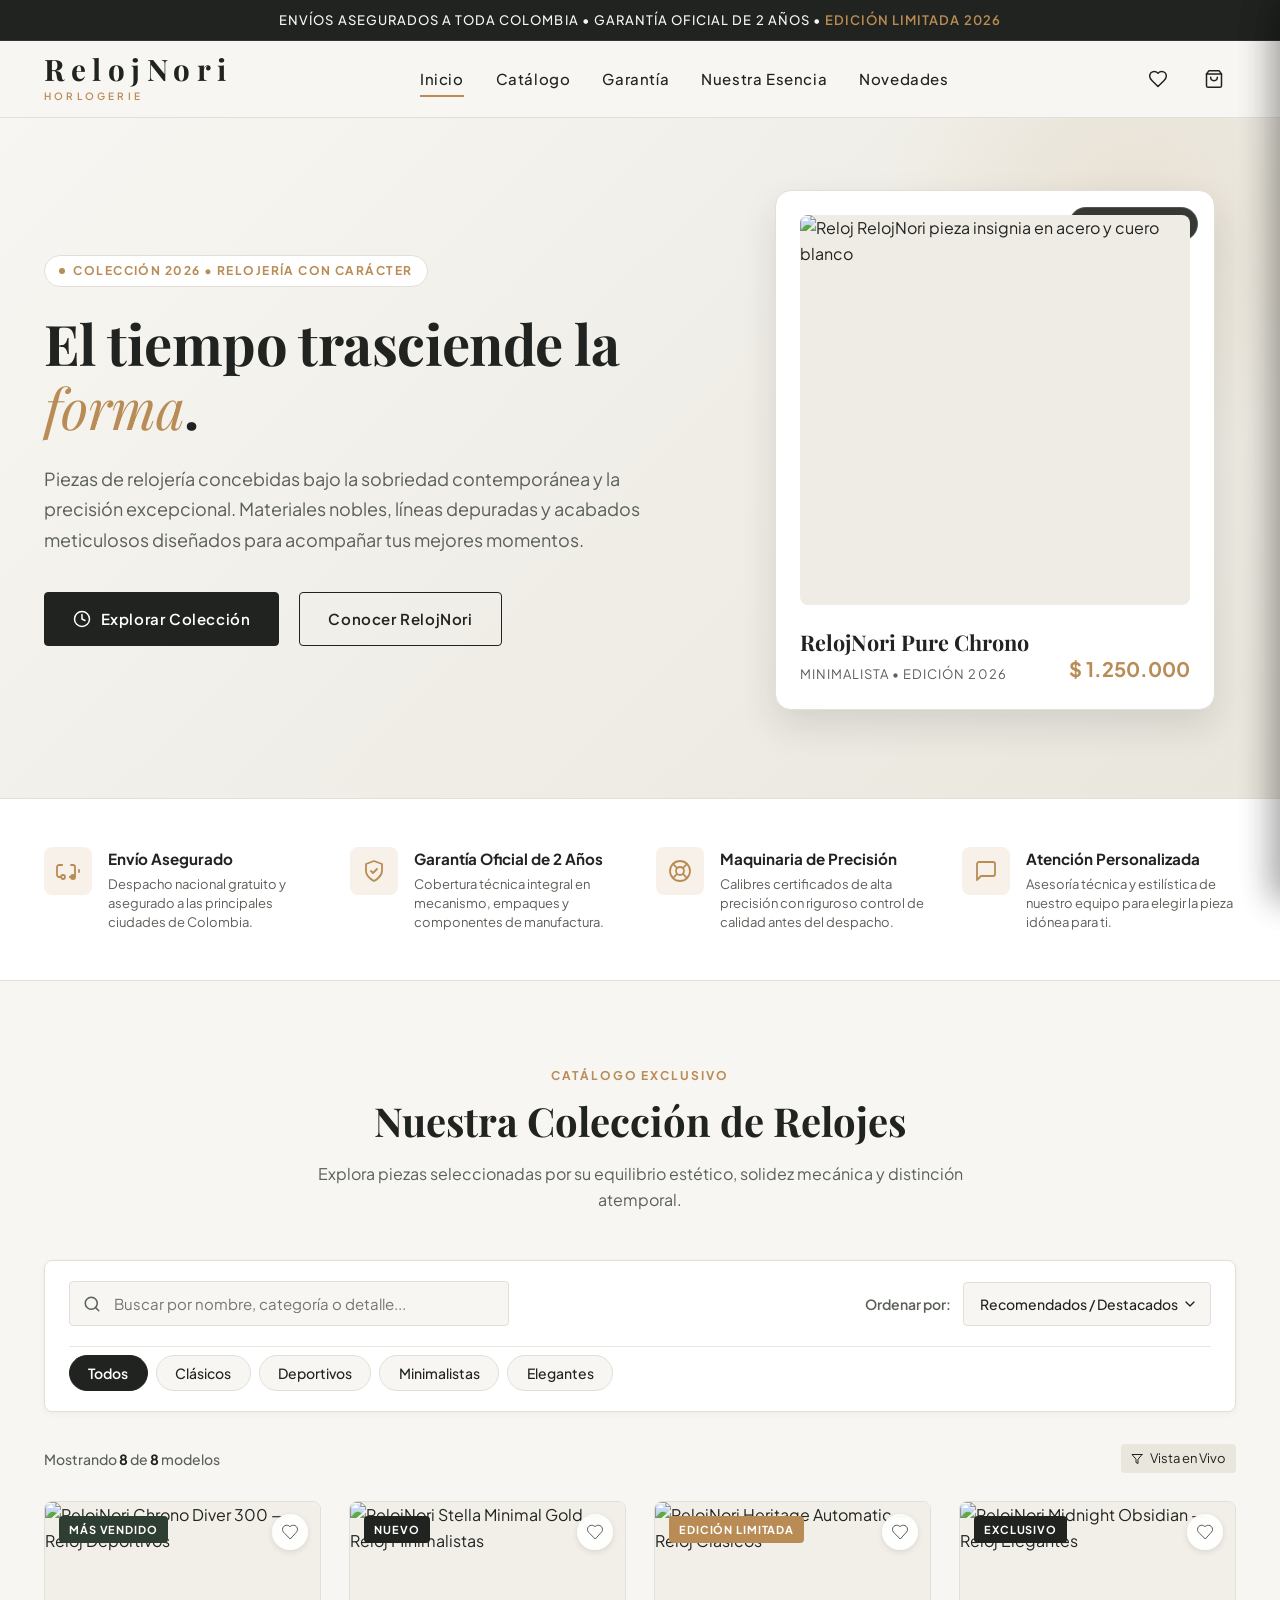
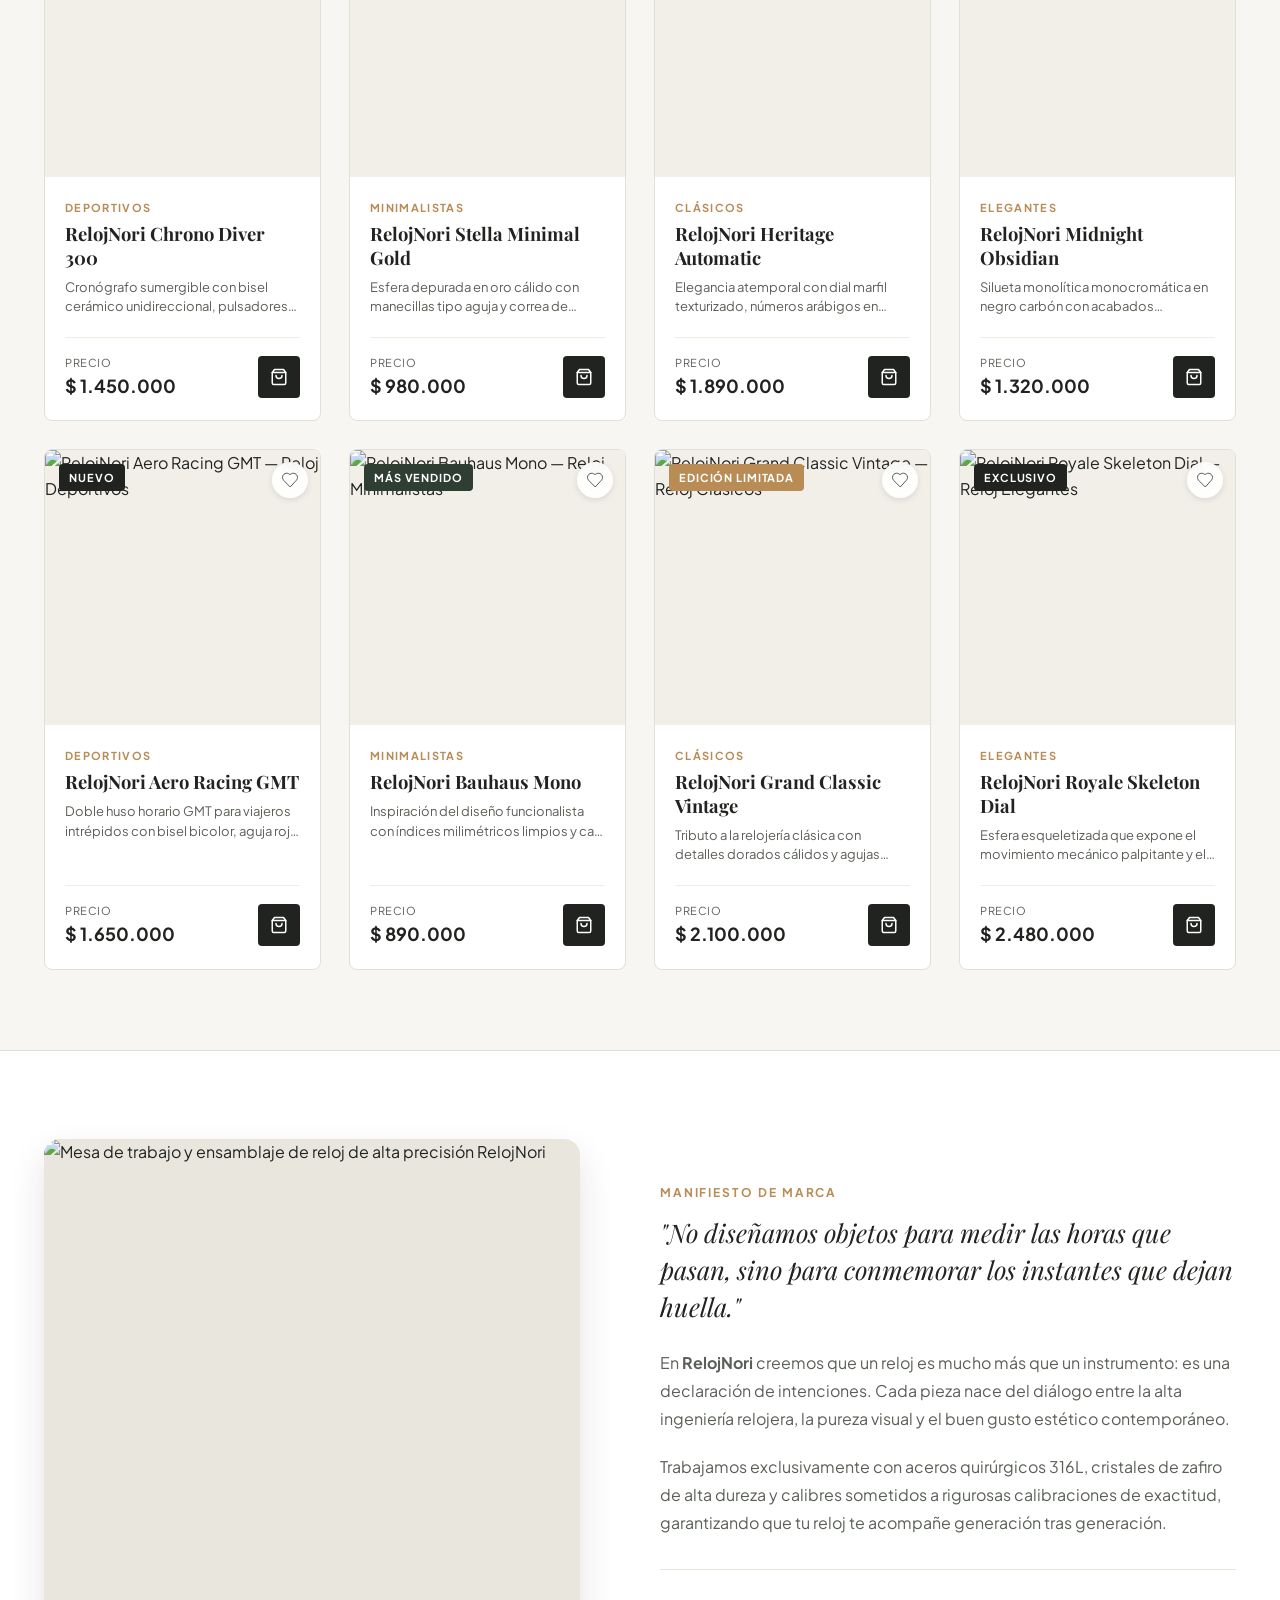
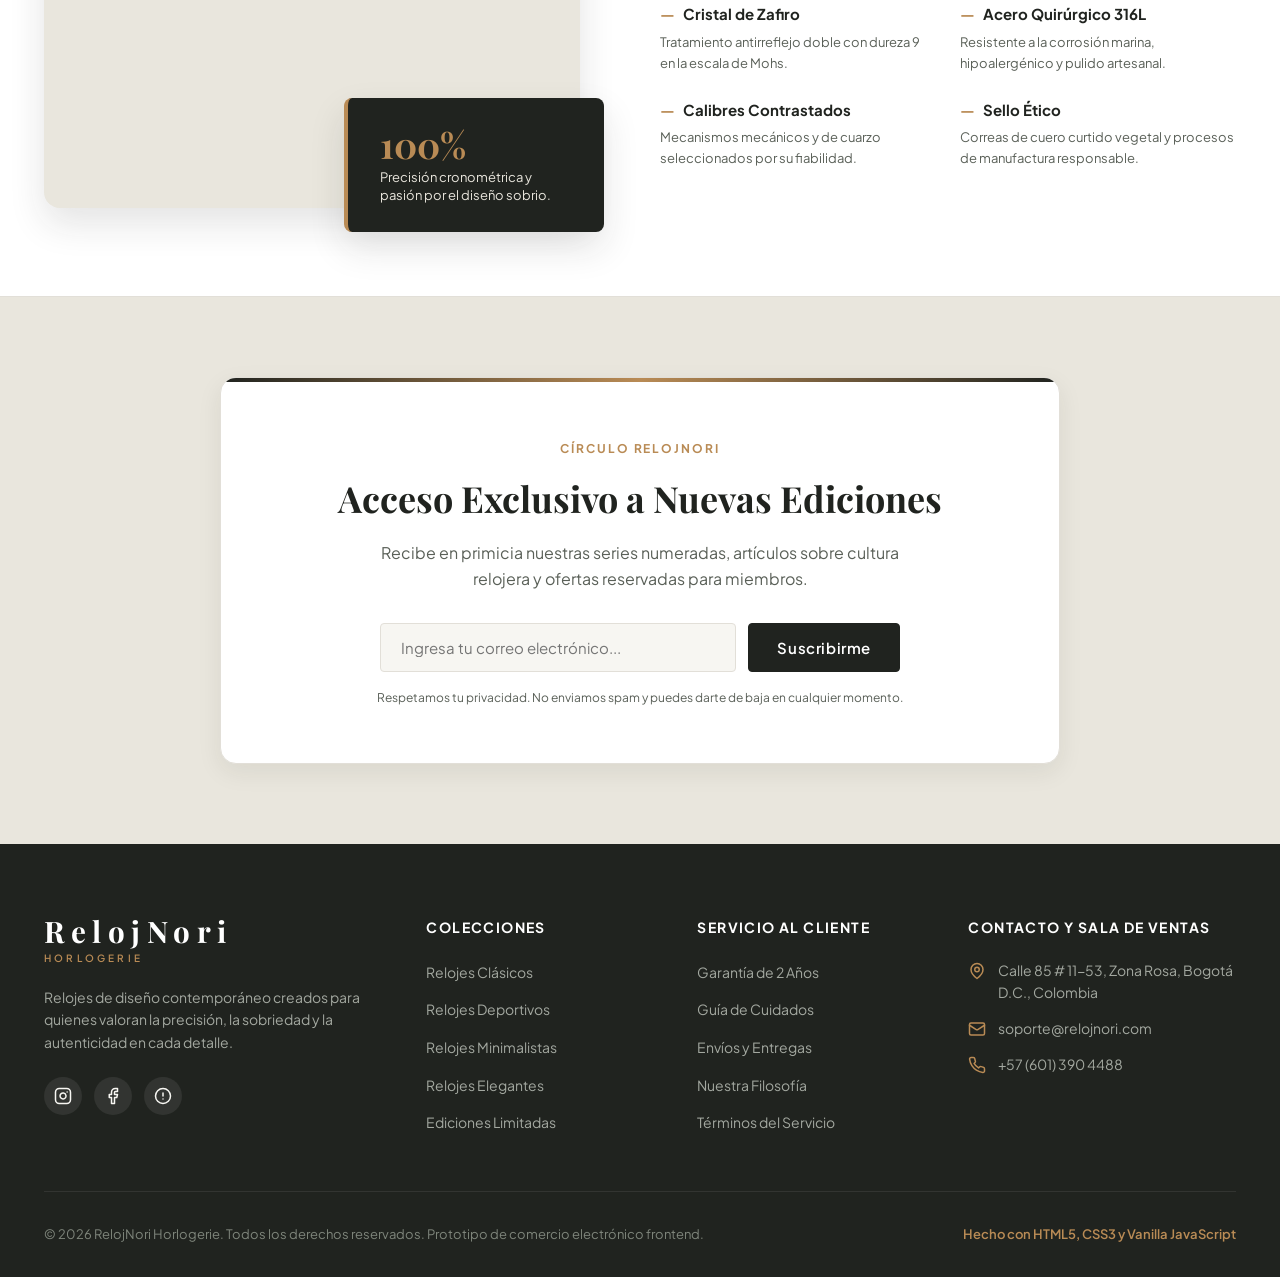
==== commit 1d99bca6: "Renombrar empresa a RelojNori y actualizar catalogo, estilos y vistas" ====
--- a/index.html
+++ b/index.html
@@ -3,11 +3,11 @@
 <head>
   <meta charset="UTF-8" />
   <meta name="viewport" content="width=device-width, initial-scale=1.0" />
-  <title>NÓRDI — Relojes con carácter | Tienda Oficial</title>
-  <meta name="description" content="NÓRDI es una tienda virtual de relojería minimalista y contemporánea. Descubre colecciones de relojes clásicos, deportivos, minimalistas y elegantes con envío asegurado a toda Colombia." />
+  <title>RelojNori — Relojes con carácter | Tienda Oficial</title>
+  <meta name="description" content="RelojNori es una tienda virtual de relojería minimalista y contemporánea. Descubre colecciones de relojes clásicos, deportivos, minimalistas y elegantes con envío asegurado a toda Colombia." />
   
-  <!-- Favicon SVG con monograma NÓRDI -->
-  <link rel="icon" type="image/svg+xml" href="data:image/svg+xml,<svg xmlns='http://www.w3.org/2000/svg' viewBox='0 0 100 100'><circle cx='50' cy='50' r='48' fill='%2320231F'/><text x='50' y='64' font-family='serif' font-size='42' fill='%23B98B55' text-anchor='middle' font-weight='bold'>N</text></svg>" />
+  <!-- Favicon SVG con monograma RelojNori -->
+  <link rel="icon" type="image/svg+xml" href="data:image/svg+xml,<svg xmlns='http://www.w3.org/2000/svg' viewBox='0 0 100 100'><circle cx='50' cy='50' r='48' fill='%2320231F'/><text x='50' y='64' font-family='serif' font-size='36' fill='%23B98B55' text-anchor='middle' font-weight='bold'>RN</text></svg>" />
 
   <!-- Tipografías de alta gama (Playfair Display + Plus Jakarta Sans) -->
   <link rel="preconnect" href="https://fonts.googleapis.com" />
@@ -33,8 +33,8 @@
     <div class="container nav-container">
       
       <!-- Logotipo de la marca -->
-      <a href="#inicio" class="brand-logo" aria-label="NÓRDI Relojes - Ir a Inicio">
-        <span class="logo-main">NÓRDI</span>
+      <a href="#inicio" class="brand-logo" aria-label="RelojNori - Ir a Inicio">
+        <span class="logo-main">RelojNori</span>
         <span class="logo-sub">HORLOGERIE</span>
       </a>
 
@@ -95,7 +95,7 @@
             El tiempo trasciende la <em>forma</em>.
           </h1>
           <p class="hero-description">
-            Piezas de relojería concebidas bajo la sobriedad escandinava y la precisión contemporánea. Materiales nobles, líneas depuradas y acabados meticulosos diseñados para acompañar tus mejores momentos.
+            Piezas de relojería concebidas bajo la sobriedad contemporánea y la precisión excepcional. Materiales nobles, líneas depuradas y acabados meticulosos diseñados para acompañar tus mejores momentos.
           </p>
           <div class="hero-actions">
             <a href="#catalogo" class="btn btn-primary">
@@ -106,7 +106,7 @@
               Explorar Colección
             </a>
             <a href="#nosotros" class="btn btn-secondary">
-              Conocer NÓRDI
+              Conocer RelojNori
             </a>
           </div>
         </div>
@@ -117,13 +117,13 @@
             <div class="hero-img-wrap">
               <img 
                 src="https://images.unsplash.com/photo-1523275335684-37898b6baf30?auto=format&fit=crop&w=1000&q=80" 
-                alt="Reloj NÓRDI pieza insignia en acero y cuero blanco" 
+                alt="Reloj RelojNori pieza insignia en acero y cuero blanco" 
                 loading="eager" 
               />
             </div>
             <div class="hero-card-meta">
               <div>
-                <h3 class="hero-card-title">NÓRDI Pure Chrono</h3>
+                <h3 class="hero-card-title">RelojNori Pure Chrono</h3>
                 <span class="hero-card-subtitle">Minimalista &bull; Edición 2026</span>
               </div>
               <div class="hero-card-price">$ 1.250.000</div>
@@ -313,7 +313,7 @@
           <div class="editorial-img-box">
             <img 
               src="https://images.unsplash.com/photo-1585123334904-845d60e97b29?auto=format&fit=crop&w=1000&q=80" 
-              alt="Mesa de trabajo y ensamblaje de reloj de alta precisión NÓRDI" 
+              alt="Mesa de trabajo y ensamblaje de reloj de alta precisión RelojNori" 
               loading="lazy"
             />
           </div>
@@ -329,7 +329,7 @@
             "No diseñamos objetos para medir las horas que pasan, sino para conmemorar los instantes que dejan huella."
           </blockquote>
           <p class="editorial-body">
-            En <strong>NÓRDI</strong> creemos que un reloj es mucho más que un instrumento: es una declaración de intenciones. Inspirados en los principios del diseño nórdico —funcionalismo, elegancia sin estridencias y longevidad— cada pieza nace del diálogo entre la ingeniería relojera y el buen gusto estético.
+            En <strong>RelojNori</strong> creemos que un reloj es mucho más que un instrumento: es una declaración de intenciones. Cada pieza nace del diálogo entre la alta ingeniería relojera, la pureza visual y el buen gusto estético contemporáneo.
           </p>
           <p class="editorial-body">
             Trabajamos exclusivamente con aceros quirúrgicos 316L, cristales de zafiro de alta dureza y calibres sometidos a rigurosas calibraciones de exactitud, garantizando que tu reloj te acompañe generación tras generación.
@@ -364,7 +364,7 @@
     <section class="newsletter-section" id="novedades">
       <div class="container">
         <div class="newsletter-box">
-          <span class="section-tag">Círculo NÓRDI</span>
+          <span class="section-tag">Círculo RelojNori</span>
           <h2 class="newsletter-title">Acceso Exclusivo a Nuevas Ediciones</h2>
           <p class="newsletter-subtitle">
             Recibe en primicia nuestras series numeradas, artículos sobre cultura relojera y ofertas reservadas para miembros.
@@ -401,7 +401,7 @@
         <!-- Columna 1: Marca y Filosofía -->
         <div class="footer-brand">
           <a href="#inicio" class="brand-logo">
-            <span class="logo-main">NÓRDI</span>
+            <span class="logo-main">RelojNori</span>
             <span class="logo-sub">HORLOGERIE</span>
           </a>
           <p class="footer-bio">
@@ -469,7 +469,7 @@
               <rect width="20" height="16" x="2" y="4" rx="2"/>
               <path d="m22 7-8.97 5.7a1.94 1.94 0 0 1-2.06 0L2 7"/>
             </svg>
-            <span>soporte@nordiwatches.com</span>
+            <span>soporte@relojnori.com</span>
           </div>
           <div class="footer-contact-item">
             <svg xmlns="http://www.w3.org/2000/svg" viewBox="0 0 24 24" fill="none" stroke="currentColor" stroke-width="2" stroke-linecap="round" stroke-linejoin="round">
@@ -482,7 +482,7 @@
       </div>
 
       <div class="footer-bottom">
-        <p>&copy; 2026 NÓRDI Horlogerie. Todos los derechos reservados. Prototipo de comercio electrónico frontend.</p>
+        <p>&copy; 2026 RelojNori Horlogerie. Todos los derechos reservados. Prototipo de comercio electrónico frontend.</p>
         <span class="footer-bottom-badge">Hecho con HTML5, CSS3 y Vanilla JavaScript</span>
       </div>
 
--- a/css/styles.css
+++ b/css/styles.css
@@ -1,5 +1,5 @@
 /* ==========================================================================
-   NÓRDI — Tienda Virtual de Relojes
+   RelojNori — Tienda Virtual de Relojes
    Hoja de estilos principal (Vanilla CSS)
    Identidad visual: Carbón (#20231F), Marfil (#F7F6F2), Dorado cálido (#B98B55),
                      Arena (#E9E6DD), Blanco (#FFFFFF)
